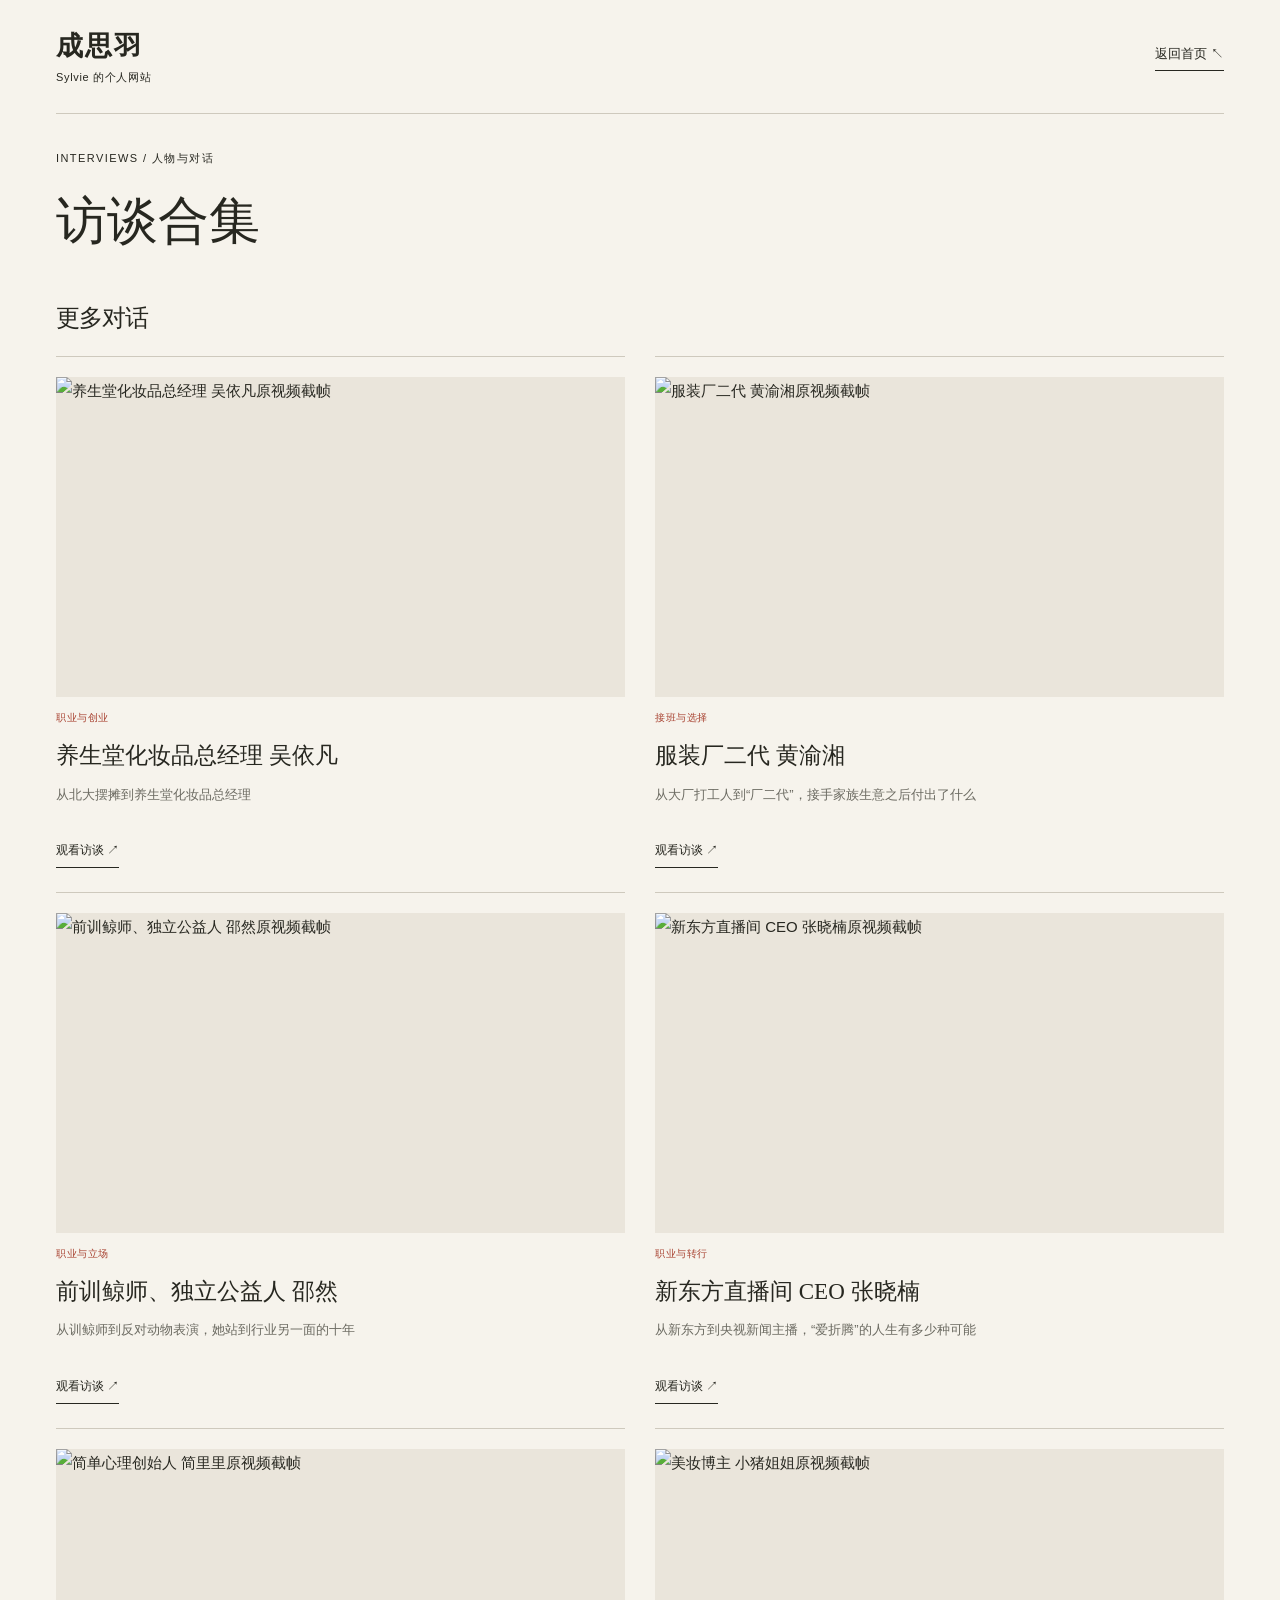
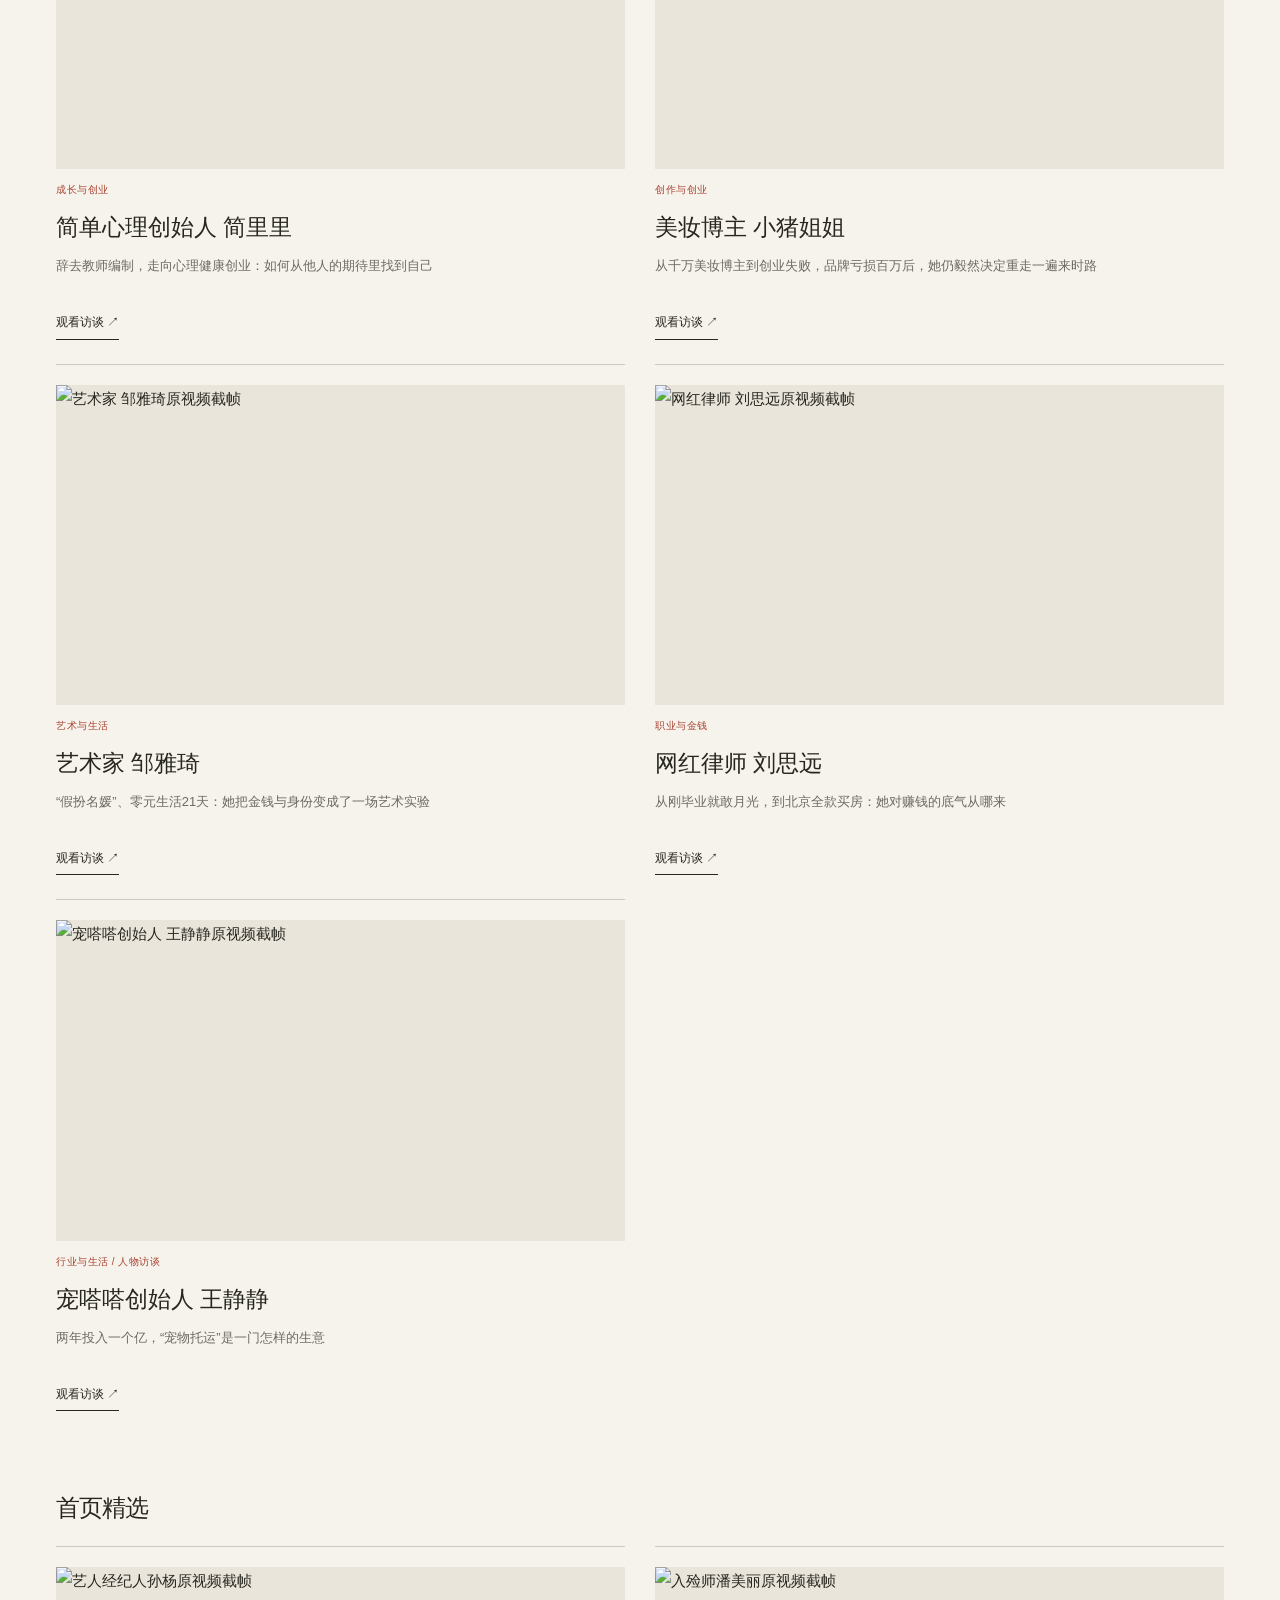
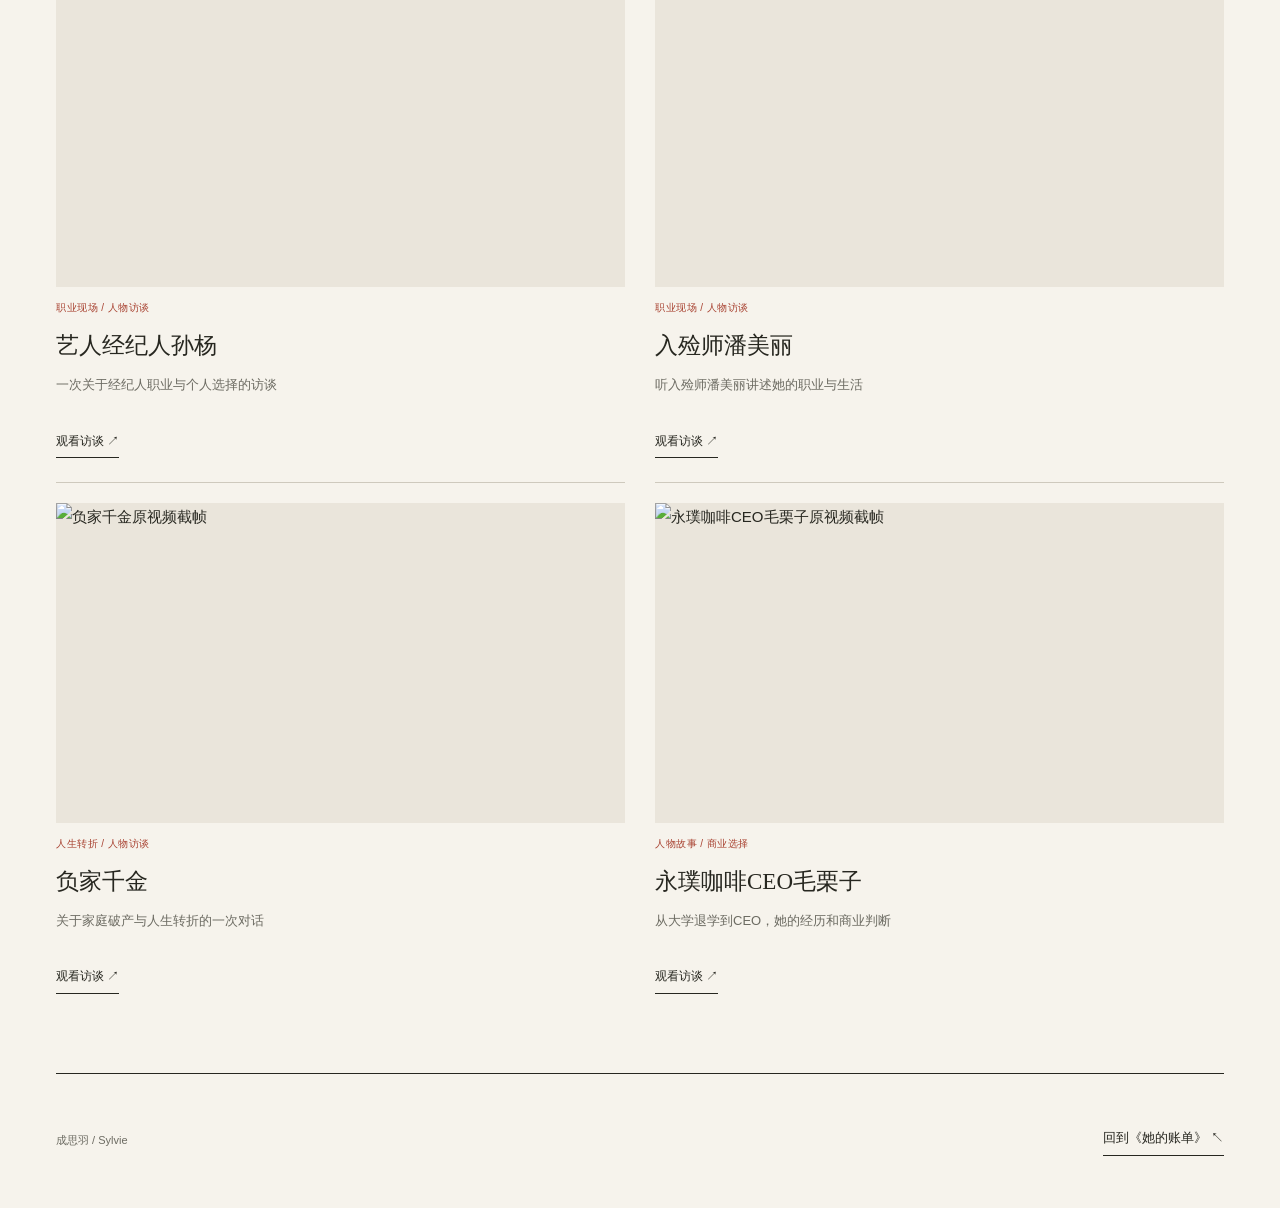
==== interviews.html @ f3471755 "发布成思羽 Sylvie 个人网站" ====
<!doctype html>
<html lang="zh-CN"><head><meta charset="utf-8"><meta name="viewport" content="width=device-width,initial-scale=1"><title>访谈合集 · 成思羽 Sylvie</title><meta name="description" content="成思羽的人物访谈作品合集。"><link rel="icon" href="assets/favicon.svg" type="image/svg+xml"><link rel="stylesheet" href="styles.css"><script src="content.js" defer></script><script src="interviews.js" defer></script></head><body>
<a class="skip-link" href="#archive-main">跳至正文</a>
<header class="archive-header wrap"><a class="brand" href="index.html">成思羽<span>Sylvie 的个人网站</span></a><a class="text-link" href="index.html#bill">返回首页 ↖</a></header>
<main id="archive-main" class="wrap"><div class="archive-intro"><p class="eyebrow">INTERVIEWS / 人物与对话</p><h1>访谈合集</h1></div><div id="archive-list" class="archive-collection" aria-label="访谈作品"></div></main>
<footer class="wrap"><p>成思羽 / Sylvie</p><a class="text-link" href="index.html#bill">回到《她的账单》 ↖</a></footer></body></html>
---- styles.css ----
:root{--paper:#f6f3ec;--ink:#272720;--muted:#6c6b62;--red:#a84231;--line:#cec9bd;--serif:'Songti SC','Noto Serif CJK SC','STSong',serif;--sans:'PingFang SC','Hiragino Sans GB',sans-serif}*{box-sizing:border-box}html{scroll-behavior:smooth;scroll-padding-top:35px}body{margin:0;background:var(--paper);color:var(--ink);font-family:var(--sans);font-size:15px;line-height:1.8;-webkit-font-smoothing:antialiased}a{color:inherit;text-decoration:none}a,button{-webkit-tap-highlight-color:transparent}a:focus-visible,button:focus-visible{outline:2px solid var(--red);outline-offset:6px}img{display:block;width:100%;height:100%;object-fit:cover}figure,p,h1,h2,h3,h4{margin:0}button{font:inherit;color:inherit}.wrap{width:min(1224px,calc(100% - 112px));margin-inline:auto}.masthead{display:flex;align-items:center;justify-content:space-between;min-height:114px;border-bottom:1px solid var(--ink)}.brand{font-family:var(--serif);font-size:27px;font-weight:700;line-height:1.4;letter-spacing:.08em}.brand span{display:block;font:10px var(--sans);letter-spacing:.2em;margin-top:4px}nav{display:flex;gap:38px;font-size:13px}nav a{position:relative}nav a:after{content:'';position:absolute;bottom:-5px;left:0;width:0;height:1px;background:var(--red);transition:width .2s}nav a:hover:after{width:100%}.menu-toggle{display:none}.hero{display:grid;grid-template-columns:1.12fr 1fr;gap:8%;padding-top:58px;padding-bottom:62px;align-items:center}.eyebrow{font-size:11px;letter-spacing:.13em;line-height:1.6;font-weight:500}.dot{display:inline-block;height:7px;width:7px;border-radius:50%;background:var(--red);margin-right:9px}.hero h1{font:500 clamp(55px,6vw,88px)/1.3 var(--serif);letter-spacing:-.055em;margin:29px 0 22px}.accent{color:var(--red)}.intro{font-size:16px;color:var(--muted);line-height:1.95}.text-link{display:inline-flex;gap:28px;align-items:center;font-size:13px;line-height:1.8;border-bottom:1px solid currentColor;padding-bottom:5px;transition:color .2s}.text-link:hover{color:var(--red)}.hero .text-link{margin-top:28px}.hero-stats{display:flex;gap:45px;margin-top:45px;padding-top:21px;border-top:1px solid var(--line)}.hero-stats strong{font:40px/1.2 Georgia,serif;letter-spacing:-.055em}.hero-stats strong span{font-size:25px}.hero-stats p{font-size:10px;color:var(--muted);margin-top:8px}.hero-image{position:relative;align-self:stretch}.hero-image img{aspect-ratio:4/5;height:auto;max-height:625px;object-position:50% 38%}.hero-image figcaption{display:flex;justify-content:space-between;font-size:9px;letter-spacing:.07em;margin-top:11px;color:var(--muted)}.running-line{border-top:1px solid var(--ink);border-bottom:1px solid var(--line);padding-block:14px;display:flex;justify-content:space-between;font-size:10px;letter-spacing:.09em}.running-line span:last-child{font-size:9px}.section{padding-top:77px;padding-bottom:74px}.section-heading{display:flex;justify-content:space-between;align-items:baseline;margin-bottom:38px;gap:20px}.section-heading>span{color:var(--muted);font-size:11px}.section-heading .eyebrow{color:var(--red)}h2{font:500 clamp(35px,3.6vw,51px)/1.4 var(--serif);letter-spacing:-.04em}.bill-grid{display:grid;grid-template-columns:.9fr 1.5fr;gap:9%;align-items:center}.small-label{font-size:10px;color:var(--muted);letter-spacing:.06em}.bill-copy h2{font-size:53px;margin:12px 0 22px}.lead{font:25px/1.7 var(--serif);margin-bottom:17px}.bill-copy>p:not(.small-label):not(.lead){color:var(--muted);font-size:13px;max-width:290px}.bill-copy .responsibility{margin-top:20px;font-size:10px!important;line-height:1.9}.bill-copy .text-link{margin-top:24px}.bill-image img{height:auto;aspect-ratio:1.4;object-position:50% 50%}figcaption{font-size:10px;color:var(--muted);margin-top:10px}.bill-stats{display:grid;grid-template-columns:repeat(4,1fr);margin-top:39px;border-block:1px solid var(--line);padding-block:25px}.bill-stats>div{padding-left:27px;border-left:1px solid var(--line)}.bill-stats>div:first-child{padding-left:0;border:0}.bill-stats strong{display:block;font:35px/1.4 Georgia,var(--serif);letter-spacing:-.03em}.bill-stats span{font-size:11px;color:var(--muted)}.data-note{font-size:10px;color:var(--muted);margin-top:13px}.section+#selected{border-top:1px solid var(--line)}.interview-list{margin-top:38px;border-top:1px solid var(--ink)}.interview-row{display:grid;grid-template-columns:40px 1fr 1.25fr auto;align-items:center;gap:25px;border-bottom:1px solid var(--line);padding:31px 0}.work-index{font:italic 19px Georgia,serif;color:var(--red)}.work-head h3{font:25px/1.6 var(--serif);margin-top:8px}.work-copy h4{font-size:14px;font-weight:500;margin-bottom:6px}.work-copy p{font-size:12px;color:var(--muted)}.link-pending{font-size:11px;color:var(--muted);white-space:nowrap;display:inline-block;line-height:1.8}.business{background:#e9e5da;border-block:1px solid var(--line)}.business-grid{display:grid;grid-template-columns:1.2fr 1fr;gap:14%;align-items:center}.business .eyebrow{color:var(--red);margin-bottom:40px}.business-category{font-size:12px;margin-bottom:14px}.business-detail{border-left:1px solid #c1bbae;padding-left:45px}.coffee-mark{font:56px/1.1 var(--serif);color:var(--red);margin-bottom:24px;position:relative;display:inline-block}.coffee-mark span{font:9px var(--sans);letter-spacing:.13em;writing-mode:vertical-rl;position:absolute;left:76px;top:1px;height:114px;white-space:nowrap}.business-detail p{font-size:13px;color:var(--muted);margin-bottom:24px}.title-row{display:flex;justify-content:space-between;align-items:end;gap:25px}.title-row>p{font-size:12px;color:var(--muted)}.short-grid{display:grid;grid-template-columns:1fr 1fr;gap:26px;margin-top:35px}.short-card{padding:28px 33px 30px;background:#e9e3d6;border-top:3px solid var(--red)}.short-1{background:#e4e5dd;border-color:#575c4b}.short-top{display:flex;justify-content:space-between;font-size:10px;color:var(--muted);margin-bottom:40px}.short-top span:last-child{font:italic 18px Georgia,serif}.short-card h3{font:38px/1.5 var(--serif);letter-spacing:-.04em}.short-subtitle{font-size:15px;margin-top:3px}.short-metrics{display:flex;gap:35px;margin-top:36px;padding-top:20px;border-top:1px solid #c6beae;margin-bottom:25px}.short-metrics strong{display:block;font:25px Georgia,serif}.short-metrics span{display:block;font-size:10px;margin-top:6px;color:var(--muted)}#experience{border-block:1px solid var(--line)}.experience-grid{display:grid;grid-template-columns:1fr 1fr;gap:14%}.experience-photo{width:70%;margin-top:33px}.experience-photo img{height:auto;aspect-ratio:4/3;object-position:center 58%}.timeline article{padding-block:23px;border-bottom:1px solid var(--line)}.timeline article:first-child{padding-top:0}.timeline article:last-child{border-bottom:0}.timeline time{font:11px Georgia,serif;color:var(--red);letter-spacing:.06em}.timeline h3{font-size:16px;font-weight:500;margin:9px 0 3px}.timeline p{font-size:12px;color:var(--muted);line-height:1.9}.timeline p+p{margin-top:9px}.about-grid{display:grid;grid-template-columns:1fr .9fr;gap:18%;align-items:center}.about-grid h2{margin-bottom:30px}.about-grid p{font-size:14px;line-height:1.9;color:var(--muted);margin-bottom:17px;max-width:360px}.signature{display:block;font:italic 36px/1.5 Georgia,serif;margin-top:28px}.life-photo{transform:rotate(2deg);background:#ede8de;padding:10px 10px 12px}.life-photo img{height:auto;aspect-ratio:1/1;object-position:center 45%}.life-photo figcaption{font-size:10px;padding-left:5px}footer{border-top:1px solid var(--ink);min-height:135px;display:flex;justify-content:space-between;align-items:center;gap:20px}footer p{font-size:11px;color:var(--muted)}footer .brand{font-size:22px}.skip{position:fixed;left:20px;top:-100px;background:var(--ink);color:white;padding:10px 20px;z-index:50}.skip:focus{top:12px}@media(min-width:1500px){.hero{gap:12%}}@media(max-width:1000px){.wrap{width:calc(100% - 64px)}nav{gap:23px}.hero{gap:6%;grid-template-columns:1.05fr 1fr}.hero h1{font-size:62px}.hero-stats{gap:25px}.hero-stats strong{font-size:32px}.hero-stats p{font-size:9px}.intro{font-size:14px}.hero-image{align-self:center}.bill-grid{gap:6%;grid-template-columns:1fr 1.3fr}.bill-copy h2{font-size:43px}.bill-copy .lead{font-size:23px}.interview-row{grid-template-columns:25px 1fr 1fr;gap:18px}.interview-row>.link-pending,.interview-row>.text-link{grid-column:3}.business-grid{gap:8%}.business-detail{padding-left:30px}.short-card{padding:25px}.short-metrics{gap:25px}.experience-grid{gap:8%}.about-grid{gap:12%}}
@media(max-width:640px){html{scroll-padding-top:20px}.wrap{width:calc(100% - 40px)}.masthead{min-height:88px;position:relative;flex-wrap:wrap}.brand{font-size:24px}.brand span{font-size:8px}.menu-toggle{display:flex;align-items:center;gap:12px;background:none;border:0;padding:10px 0 10px 14px;font-size:12px;cursor:pointer}.menu-toggle span{font-size:20px}.menu-toggle[aria-expanded=true] span{transform:rotate(45deg)}nav{display:none;width:100%;padding:20px 0;gap:0;flex-direction:column}nav.is-open{display:flex}nav a{padding:10px 0}nav a:after{display:none}.hero{grid-template-columns:1fr;gap:32px;padding-top:34px;padding-bottom:32px}.hero .eyebrow{font-size:10px}.hero h1{font-size:clamp(49px,13vw,68px);margin:21px 0 18px;line-height:1.25}.intro{font-size:14px;line-height:1.85}.hero .text-link{margin-top:23px}.hero-stats{margin-top:29px;padding-top:19px;gap:33px}.hero-stats strong{font-size:35px}.hero-stats p{font-size:10px}.hero-image{width:100%}.hero-image img{aspect-ratio:5/6;max-height:520px;object-position:50% 33%}.hero-image figcaption{font-size:8px}.running-line{font-size:10px;gap:20px}.running-line span:last-child{display:none}.section{padding-top:46px;padding-bottom:44px}.section-heading{margin-bottom:26px;align-items:start;gap:15px}.section-heading .eyebrow{font-size:9px;flex-shrink:0}.section-heading>span{font-size:9px;max-width:140px;text-align:right;line-height:1.6}h2{font-size:35px;line-height:1.4}.bill-grid{grid-template-columns:1fr;gap:27px}.bill-copy h2{font-size:45px;margin:8px 0 14px}.bill-copy .lead{font-size:23px;margin-bottom:12px}.bill-copy>p:not(.small-label):not(.lead){max-width:100%}.bill-copy .responsibility{margin-top:14px}.bill-copy .text-link{margin-top:16px}.bill-image img{aspect-ratio:4/3}.bill-stats{grid-template-columns:1fr 1fr;row-gap:24px;margin-top:24px;padding-block:22px}.bill-stats>div{padding-left:20px}.bill-stats>div:nth-child(3){padding-left:0;border-left:0}.bill-stats strong{font-size:29px}.bill-stats span{font-size:10px}.data-note{font-size:9px;line-height:1.8}.interview-list{margin-top:25px}.interview-row{grid-template-columns:25px 1fr;gap:10px 17px;padding:23px 0}.work-index{align-self:start;margin-top:1px}.work-head h3{font-size:25px;margin-top:4px}.work-copy{grid-column:2}.work-copy h4{font-size:13px;margin-bottom:4px}.work-copy p{font-size:12px}.interview-row>.link-pending,.interview-row>.text-link{grid-column:2;margin-top:5px;justify-self:start}.small-label{font-size:9px}.business-grid{grid-template-columns:1fr;gap:30px}.business .eyebrow{margin-bottom:24px}.business h2{font-size:34px}.business-category{font-size:11px}.business-detail{padding-left:23px;display:grid;grid-template-columns:75px 1fr;gap:12px 25px}.coffee-mark{font-size:40px;margin:0;grid-row:1/3}.coffee-mark span{left:50px;height:84px;font-size:7px}.business-detail p{font-size:12px;margin:0}.title-row{display:block}.title-row>p{margin-top:18px;font-size:12px}.short-grid{grid-template-columns:1fr;gap:20px;margin-top:25px}.short-card{padding:23px 25px}.short-top{margin-bottom:24px}.short-card h3{font-size:34px}.short-subtitle{font-size:14px}.short-metrics{margin-top:25px;gap:30px}.short-metrics strong{font-size:26px}.experience-grid{grid-template-columns:1fr;gap:35px}.experience-photo{width:78%;margin-top:24px}.timeline h3{font-size:15px}.timeline article{padding-block:21px}.about-grid{grid-template-columns:1fr;gap:30px}.about-grid h2{margin-bottom:23px}.about-grid p{font-size:13px}.signature{font-size:32px;margin-top:20px}.life-photo{width:87%;justify-self:center;transform:rotate(2deg);margin:5px 0 10px}footer{min-height:135px;flex-wrap:wrap;padding-block:26px;gap:20px}footer .brand{font-size:21px}footer p{font-size:9px}footer .text-link{font-size:11px}footer p{order:3;flex-basis:100%}}@media(prefers-reduced-motion:reduce){html{scroll-behavior:auto}*{transition:none!important}}
/* Keep the statistics readable even on compact 320px screens. */
.short-card{min-width:0}.short-metrics>div{min-width:0}
@media(max-width:360px){.short-card{padding:20px}.short-metrics{gap:15px;justify-content:space-between}.short-metrics strong{font-size:22px}.short-top{font-size:9px}.hero-stats{gap:25px}.hero-stats strong{font-size:31px}.section-heading{gap:10px}.section-heading>span{max-width:100px}}
/* Revision 2: introduce Sylvie first; let the work speak below. */
.hero h1{font-size:clamp(56px,6vw,88px)}.hero-note{font-size:12px;color:var(--muted);margin-top:40px;padding-top:20px;border-top:1px solid var(--line)}
.bill-copy h2{font-size:48px;margin:0 0 23px}.bill-copy .bill-description{font-size:15px!important;max-width:340px!important;line-height:2}.bill-copy .responsibility{font-size:12px!important;margin-top:20px}.bill-highlights{display:flex;gap:50px;border-top:1px solid var(--line);margin-top:30px;padding-top:22px;font-size:12px;color:var(--muted)}.bill-highlights b{font:28px Georgia,serif;color:var(--ink);margin-right:10px}
.interview-list{display:grid;grid-template-columns:repeat(2,minmax(0,1fr));gap:40px 30px;border-top:0}.interview-card{min-width:0}.cover-link{display:block}.work-cover{aspect-ratio:4/3;background:#e9e4d9;overflow:hidden}.work-cover img{object-fit:contain;transition:transform .35s}.cover-link:hover .work-cover img{transform:scale(1.025)}.cover-pending{background:transparent;border:1px solid var(--line);display:grid;place-items:center}.cover-hint{font-size:12px;letter-spacing:.08em;color:var(--muted)}.work-info{padding-top:17px}.work-info h3{font:28px/1.5 var(--serif);margin:5px 0 9px}.work-description{font-size:13px;color:var(--muted);margin-bottom:19px}.work-info .text-link{font-size:12px}.short-card{padding:0;background:none;border:0}.short-card .work-cover{aspect-ratio:16/10}.short-info{padding:20px 0}.short-info h3{font-size:30px;margin-top:8px}.short-subtitle{font-size:14px}.metric-line{color:var(--red);font-size:13px;margin:20px 0 13px}.short-grid{gap:30px}
.backstory-grid{display:grid;grid-template-columns:.85fr 1fr;gap:13%;align-items:center}.backstory-grid figure img{height:auto;aspect-ratio:4/5;object-position:50% 50%}.backstory-copy h2{margin-bottom:28px}.backstory-copy p{color:var(--muted);font-size:15px;line-height:2.1;margin-top:18px;max-width:440px}
.album{min-width:0}.album-frame{padding:11px;background:#eae5da;transform:rotate(1.5deg)}.album-frame>img{height:auto;aspect-ratio:1/1;object-fit:cover;object-position:center}.album-frame figcaption{padding:4px 4px 0;font-size:11px}.album-controls{display:flex;justify-content:space-between;align-items:center;margin-top:23px;font:12px Georgia,serif;letter-spacing:.08em}.album-controls button{background:none;border:1px solid var(--line);border-radius:50%;height:38px;width:38px;cursor:pointer}.album-controls button:hover{border-color:var(--red);color:var(--red)}.album-thumbnails{display:flex;gap:10px;margin-top:17px}.album-thumb{width:55px;height:55px;padding:3px;border:1px solid transparent;background:none;cursor:pointer}.album-thumb img{object-fit:cover}.album-thumb[aria-pressed=true]{border-color:var(--red)}
@media(max-width:640px){.hero h1{font-size:clamp(49px,13vw,68px)}.hero-note{margin-top:27px;font-size:11px}.bill-copy h2{font-size:40px;margin-bottom:16px}.bill-copy .bill-description{font-size:14px!important}.bill-highlights{gap:18px;flex-wrap:wrap;margin-top:24px;padding-top:18px}.bill-highlights>span{font-size:10px}.bill-highlights b{font-size:23px;margin-right:5px}.interview-list{gap:28px 15px}.work-cover{aspect-ratio:3/4}.work-info h3{font-size:21px;line-height:1.5}.work-info .small-label{font-size:8px}.work-description{font-size:11px;line-height:1.8;margin-bottom:13px}.cover-hint{font-size:10px;letter-spacing:0}.work-info .text-link{font-size:11px}.short-grid{gap:20px}.short-card .work-cover{aspect-ratio:16/10}.short-info{padding:16px 0 4px}.short-info h3{font-size:30px}.backstory-grid{grid-template-columns:1fr;gap:27px}.backstory-grid>figure{width:82%}.backstory-grid figure img{aspect-ratio:4/3}.backstory-copy p{font-size:13px;line-height:2}.backstory-copy h2{margin-bottom:20px}.album{width:94%;justify-self:center}.about-grid{gap:28px}}
/* Revision 3: an editorial spread, with a lead photograph and compact film index. */
.featured-project .section-heading{margin-bottom:18px}.project-jump{font-size:12px;color:var(--red);display:flex;align-items:center;gap:12px}.project-jump span{font-size:19px}.project-intro{margin-bottom:27px}.project-intro h2{font:600 clamp(25px,2.45vw,35px)/1.5 var(--serif);letter-spacing:-.025em}.project-dash{color:var(--muted);margin:0 5px}.project-intro>p{font-size:13px;line-height:1.9;color:var(--muted);margin-top:9px;max-width:730px}.project-spread{display:grid;grid-template-columns:1.2fr 1fr;gap:30px;align-items:stretch}.project-photo{min-width:0;overflow:hidden}.project-photo img{height:100%;min-height:440px;object-fit:cover;object-position:40% 50%}.project-spread .interview-list{display:block;margin:0;min-width:0}.project-spread #interview-list{display:flex;flex-direction:column;gap:15px;height:100%}.project-spread .interview-card{display:grid;grid-template-columns:minmax(130px,.9fr) minmax(0,1fr);gap:17px;align-items:center;flex:1;min-width:0}.project-spread .work-cover{aspect-ratio:16/9;width:100%;background:#ede9df}.project-spread .work-cover img{object-fit:contain}.project-spread .work-info{padding:0}.project-spread .work-info h3{font-size:19px;line-height:1.4;margin:0 0 6px}.project-spread .work-description{font-size:11px;line-height:1.7;margin-bottom:8px}.project-spread .work-info .text-link{font-size:10px;padding-bottom:1px}.project-spread .cover-hint{font-size:10px;letter-spacing:.02em}.bill-highlights{display:grid;grid-template-columns:.8fr 1.7fr .7fr;gap:24px;padding-top:24px;margin-top:27px}.bill-highlights>div{display:flex;align-items:center;gap:12px;min-width:0}.bill-highlights b{font-size:31px;flex-shrink:0;margin:0}.bill-highlights span{font-size:11px;line-height:1.7}.short-grid{max-width:800px;gap:40px;margin-inline:auto}.short-card .work-cover{aspect-ratio:9/16}.short-card .work-cover img{object-fit:contain}.short-info h3{font-size:27px}.backstory-copy h2{font-size:clamp(31px,3.4vw,46px)}.backstory-copy p{font-size:14px;line-height:2}.backstory-copy .backstory-closing{font:22px/1.7 var(--serif);color:var(--red);margin-top:26px}
@media(min-width:1100px){.project-spread{grid-template-columns:1.25fr 1fr;gap:26px}.project-spread .interview-card{grid-template-columns:minmax(160px,1fr) minmax(0,1fr)}}
@media(max-width:900px){.project-spread{gap:21px;grid-template-columns:1fr 1fr}.project-spread .interview-card{grid-template-columns:minmax(100px,.85fr) minmax(0,1fr);gap:12px}.project-spread .work-info h3{font-size:17px}.project-spread .work-description{font-size:10px}.project-photo img{min-height:420px}.bill-highlights{gap:15px}.bill-highlights>div{display:block}.bill-highlights span{display:block;margin-top:6px}}
@media(max-width:640px){.project-intro h2{font-size:25px}.project-theme{display:block;font-size:22px;margin-top:4px}.project-dash{display:none}.project-intro>p{font-size:12px;margin-top:12px}.project-spread{grid-template-columns:1fr;gap:24px}.project-photo img{height:auto;min-height:0;aspect-ratio:16/10;object-position:50% 45%}.project-spread #interview-list{gap:18px}.project-spread .interview-card{grid-template-columns:minmax(110px,.95fr) minmax(0,1.05fr);gap:14px}.project-spread .work-info h3{font-size:19px}.project-spread .work-description{font-size:11px;margin-bottom:5px}.project-spread .work-info .text-link{font-size:10px}.project-spread .cover-hint{font-size:9px}.bill-highlights{grid-template-columns:.8fr 1.4fr .7fr;gap:15px;padding-top:20px}.bill-highlights b{font-size:24px}.bill-highlights span{font-size:9px}.short-grid{grid-template-columns:minmax(0,1fr) minmax(0,1fr);gap:17px}.short-info h3{font-size:23px}.short-subtitle{font-size:12px;line-height:1.7}.short-info .small-label{font-size:8px}.metric-line{font-size:12px;margin:14px 0 10px}.short-info .text-link{font-size:11px}.short-card .cover-hint{font-size:10px}.backstory-copy .backstory-closing{font-size:20px}.backstory-copy p{font-size:13px}}
@media(max-width:360px){.project-spread .interview-card{gap:10px;grid-template-columns:110px minmax(0,1fr)}.project-spread .work-info h3{font-size:17px}.project-spread .work-description{font-size:10px}.bill-highlights{gap:10px}.bill-highlights b{font-size:21px}.short-info h3{font-size:21px}}
/* Revision 4: quieter short-video display and the earlier anchor photographs. */
.short-grid{max-width:600px;gap:36px}.short-info h3{font-size:25px}.backstory-grid{grid-template-columns:1fr 1.12fr;gap:9%;align-items:center}.backstory-photos{position:relative;padding-bottom:70px}.backstory-photos .anchor-main{width:100%}.backstory-photos .anchor-main img{aspect-ratio:16/9;object-fit:contain;height:auto}.backstory-photos .anchor-small{width:34%;margin:22px 0 0 auto;border:7px solid var(--paper);position:relative}.backstory-photos .anchor-small img{aspect-ratio:2/3;height:auto;object-fit:contain}.backstory-copy p{line-height:2.05}.bill-highlights{grid-template-columns:.8fr 1.5fr 1fr}.bill-highlights>div:last-child b{font-family:var(--serif);font-size:28px}.album-thumbnails{flex-wrap:wrap}.album-frame>img{object-fit:contain;background:#eae5da}
@media(max-width:900px){.backstory-grid{gap:6%}.backstory-copy p{font-size:13px}.bill-highlights>div:last-child b{font-size:25px}}
@media(max-width:640px){.short-grid{max-width:440px;gap:20px}.short-info h3{font-size:23px}.backstory-grid{grid-template-columns:1fr;gap:30px}.backstory-photos{padding-bottom:0}.backstory-photos .anchor-small{width:26%;margin-top:12px}.backstory-copy p{font-size:13px}.bill-highlights{grid-template-columns:.8fr 1.4fr 1fr}.bill-highlights>div:last-child b{font-size:21px}.album-thumb{width:46px;height:46px}}
@media(max-width:360px){.short-grid{gap:16px}.short-info h3{font-size:21px}.bill-highlights>div:last-child b{font-size:18px}}
/* Revision 5: balanced figures, compact phone covers, and a three-photo story. */
.hero h1{font-size:clamp(48px,5.4vw,74px);line-height:1.4}.hero-name{font-size:.63em;letter-spacing:-.04em;white-space:nowrap}.hero-name em{font-family:Georgia,serif;font-weight:400;font-size:.84em;letter-spacing:-.04em}.hero h1 .accent{letter-spacing:-.04em}.project-photo img{object-fit:cover;object-position:50% 50%}.bill-highlights{grid-template-columns:repeat(3,minmax(0,1fr));gap:0;align-items:start}.bill-highlights>div{display:flex;flex-direction:column;align-items:flex-start;gap:9px;padding:0 28px;border-left:1px solid var(--line)}.bill-highlights>div:first-child{border-left:0;padding-left:0}.bill-highlights>div:last-child{padding-right:0}.bill-highlights b{font-size:36px;line-height:1.35}.bill-highlights>div:last-child b{font-size:31px;line-height:1.56}.bill-highlights span{font-size:12px;line-height:1.8;margin:0}.short-grid{max-width:580px;gap:60px}.short-card>.cover-link{border:7px solid #24241f;border-radius:31px;position:relative;overflow:hidden;box-shadow:0 9px 19px #27272018}.short-card>.cover-link:before{content:'';position:absolute;z-index:1;top:8px;left:50%;transform:translateX(-50%);width:30%;height:13px;background:#24241f;border-radius:20px}.short-card>.cover-link:after{content:'';position:absolute;bottom:6px;left:36%;width:28%;height:3px;border-radius:10px;background:#fff9}.short-card .work-cover{border-radius:24px;overflow:hidden}.short-card .work-cover img{object-fit:cover}.cover-edit-note{font-size:9px;color:var(--muted);margin-top:11px}.short-info{padding-top:20px}.story-mosaic{display:grid;grid-template-columns:1fr 1fr;gap:16px;padding:0;align-self:center}.story-mosaic figure{min-width:0;margin:0;width:100%}.story-mosaic .story-graduation img,.story-mosaic .story-qipao img{height:auto;aspect-ratio:3/4;object-fit:cover;object-position:50% 35%}.story-anchor{grid-column:1/-1}.story-mosaic .story-anchor img{height:auto;aspect-ratio:16/9;object-fit:contain}.story-mosaic figcaption{font-size:10px}.backstory-grid{gap:7%;grid-template-columns:1fr 1.12fr}.backstory-copy h2{font-size:40px}.backstory-copy p{font-size:14px;line-height:2}
@media(max-width:900px){.bill-highlights>div{padding-inline:18px}.bill-highlights b{font-size:31px}.bill-highlights>div:last-child b{font-size:27px}.bill-highlights span{font-size:11px}.story-mosaic{gap:12px}.backstory-copy h2{font-size:34px}.backstory-copy p{font-size:13px}}
@media(max-width:640px){.hero h1{font-size:clamp(46px,12vw,62px)}.hero-name{font-size:.65em}.bill-highlights>div{padding-inline:12px;gap:7px}.bill-highlights b{font-size:25px}.bill-highlights>div:last-child b{font-size:21px}.bill-highlights span{font-size:9px;line-height:1.7}.short-grid{gap:25px;max-width:400px}.short-card>.cover-link{border-width:5px;border-radius:23px}.short-card .work-cover{border-radius:17px}.short-card>.cover-link:before{top:6px;height:9px}.short-info h3{font-size:22px}.short-subtitle{font-size:11px}.metric-line{font-size:11px;line-height:1.9}.backstory-grid{grid-template-columns:1fr;gap:30px}.story-mosaic{gap:13px}.backstory-copy h2{font-size:34px}.backstory-copy p{font-size:13px}}
@media(max-width:360px){.hero-name{font-size:.63em}.bill-highlights>div{padding-inline:9px}.bill-highlights b{font-size:22px}.bill-highlights>div:last-child b{font-size:18px}.short-grid{gap:18px}.short-info h3{font-size:20px}}
/* Revision 6: personal introduction, real cover typography and a private-life album. */
.brand span{letter-spacing:.06em;font-size:11px;font-weight:400}.hero h1{font-size:clamp(49px,5.8vw,80px);line-height:1.35}.hero h1 .accent{white-space:nowrap}.hero .intro{font-size:16px;line-height:2}.short-card .work-cover{position:relative;background:#121110}.short-card#only-daughter .work-cover img{object-fit:contain}.short-card#return .work-cover img{object-fit:cover;object-position:50% 20%}.video-cover-title{white-space:pre-line;position:absolute;left:0;right:0;bottom:55px;padding:45px 17px 25px;background:linear-gradient(transparent,#171410e6);color:#fff;font:600 25px/1.55 var(--serif);letter-spacing:-.035em}.video-social{position:absolute;left:15px;right:12px;bottom:18px;display:flex;justify-content:space-between;gap:10px;color:white;font-size:9px}.video-play{position:absolute;top:47%;left:50%;transform:translate(-50%,-50%);color:#fff;background:#19171470;border:1px solid #ffffffb0;border-radius:50%;width:45px;height:45px;display:grid;place-items:center;font-size:18px;padding-left:3px}.short-card#only-daughter .video-play{top:auto;bottom:10px;left:30px;width:28px;height:28px;font-size:12px}.story-mosaic .story-anchor img{aspect-ratio:16/10;object-fit:cover;object-position:50% 38%}.backstory-pending .eyebrow{color:var(--red);margin-bottom:15px}.backstory-pending>p:last-child{font-size:13px;color:var(--muted)}#shorts-title{font-size:clamp(28px,3.1vw,43px)}
@media(max-width:640px){.brand span{font-size:9px}.hero h1{font-size:clamp(42px,11.5vw,60px)}.hero .intro{font-size:14px}.video-cover-title{font-size:17px;padding:30px 10px 18px;bottom:45px}.video-social{font-size:7px;left:8px;right:8px;bottom:15px;gap:4px}.video-play{width:34px;height:34px;font-size:14px}.short-card#only-daughter .video-play{bottom:8px;left:23px;width:23px;height:23px;font-size:10px}#shorts-title{font-size:27px}}
.project-spread #yongpu .work-cover img{transform:scale(1.35);transform-origin:65% 35%}.project-spread #yongpu .cover-link:hover .work-cover img{transform:scale(1.38)}
/* Revision 7: five photographs and a small reading/viewing shelf. */
.story-mosaic{grid-template-columns:repeat(2,minmax(0,1fr));gap:14px}.story-mosaic .story-gate img,.story-mosaic .story-presenter img{height:auto;aspect-ratio:3/4;object-fit:cover;object-position:50% 32%}.story-mosaic .story-anchor img{aspect-ratio:16/9;object-position:50% 36%}.backstory-grid{align-items:start}.backstory-pending{padding-top:50px}.shelf-section{border-top:1px solid var(--line);border-bottom:1px solid var(--line)}.shelf-heading{display:flex;justify-content:space-between;align-items:end;gap:25px}.shelf-heading>p{font-size:12px;line-height:1.9;color:var(--muted)}.shelf-filters{display:flex;gap:10px;margin:30px 0 25px;flex-wrap:wrap}.shelf-filters button{border:1px solid var(--line);border-radius:0;background:none;font-size:12px;padding:7px 18px;cursor:pointer}.shelf-filters button[aria-pressed=true]{background:var(--ink);border-color:var(--ink);color:var(--paper)}.shelf-filters button:hover{border-color:var(--red)}.shelf-grid{display:grid;grid-template-columns:repeat(3,minmax(0,1fr));gap:27px}.shelf-card{min-width:0}.shelf-art{aspect-ratio:4/3;background:#e8e2d5;display:grid;place-items:center;position:relative;overflow:hidden}.shelf-art:before{content:'';width:37%;height:67%;border:1px solid #bcb29d;box-shadow:5px 4px 0 #d7cebb;position:absolute}.shelf-film .shelf-art{background:#dde0d7}.shelf-film .shelf-art:before{width:58%;height:44%;box-shadow:none;border-color:#b0b7a5}.shelf-documentary .shelf-art{background:#e5dcd5}.shelf-documentary .shelf-art:before{border-radius:50%;width:32%;height:auto;aspect-ratio:1;box-shadow:none;border-color:#c2b1a4}.shelf-category{z-index:1;background:var(--paper);padding:2px 8px;font-size:11px;color:var(--muted)}.shelf-art>img{z-index:2;object-fit:contain}.shelf-info{padding-top:18px}.shelf-info h3{font:22px/1.5 var(--serif);margin:4px 0 8px}.shelf-info>p{font-size:12px;color:var(--muted);line-height:1.9}.shelf-info .text-link{margin-top:15px;font-size:11px}.shelf-empty .shelf-info h3{font-size:18px;color:var(--muted)}
@media(max-width:640px){.story-mosaic{gap:12px}.backstory-pending{padding-top:0}.shelf-heading{display:block}.shelf-heading>p{margin-top:14px}.shelf-filters{gap:8px;margin-top:23px}.shelf-filters button{padding:6px 13px;font-size:11px}.shelf-grid{grid-template-columns:repeat(2,minmax(0,1fr));gap:23px 15px}.shelf-info h3{font-size:20px}.shelf-info>p{font-size:11px}.shelf-empty .shelf-info h3{font-size:16px}.shelf-art{aspect-ratio:1/1}}
/* While the personal text is pending, let the five photographs occupy the page. */
#experience .backstory-grid{grid-template-columns:1fr;gap:25px}#experience .backstory-pending{grid-row:1;padding-top:0}#experience .backstory-pending .eyebrow{display:none}#experience .backstory-pending h2{font-size:34px;margin-bottom:8px}#experience .backstory-pending p{margin-top:0}#experience .story-mosaic{grid-template-columns:repeat(5,minmax(0,1fr));gap:15px}#experience .story-anchor{grid-column:auto}#experience .story-mosaic figure img{aspect-ratio:3/4;object-fit:cover;object-position:50% 33%}
@media(max-width:640px){#experience .story-mosaic{grid-template-columns:repeat(2,minmax(0,1fr));gap:13px}#experience .story-anchor{grid-column:1/-1;width:70%;justify-self:center}#experience .story-anchor img{aspect-ratio:4/3}#experience .backstory-pending h2{font-size:30px}}

/* User-supplied stage photograph and short-video counters. */
.project-photo{background:#050509}.project-photo img{object-fit:contain}
#only-daughter .video-social{bottom:22px;left:18px;right:18px;font-size:9px}
.short-card#only-daughter .video-play{top:47%;bottom:auto;left:50%;width:45px;height:45px;font-size:18px}
@media(max-width:640px){.project-photo img{aspect-ratio:3/2}#only-daughter .video-social{font-size:7px;left:8px;right:8px;bottom:15px;gap:4px}.short-card#only-daughter .video-play{top:47%;bottom:auto;left:50%;width:34px;height:34px;font-size:14px}}

/* A photographic journey, ordered by life stage. */
.journey-heading{display:grid;grid-template-columns:1fr 1fr;gap:60px;align-items:end;margin:45px 0 64px}.journey-heading h2{font:500 clamp(35px,4vw,54px)/1.5 var(--serif);letter-spacing:-.04em}.journey-heading>p{font-size:14px;line-height:2;color:var(--muted);max-width:390px;padding-bottom:8px}.journey-chapter{display:grid;grid-template-columns:minmax(200px,.7fr) minmax(0,1.7fr);gap:55px;padding:42px 0;border-top:1px solid var(--line)}.journey-era{font-size:11px;letter-spacing:.08em;color:var(--red);margin-bottom:16px}.journey-copy h3{font:500 27px/1.6 var(--serif);margin-bottom:18px}.journey-copy>p:last-child{font-size:13px;line-height:2.1;color:var(--muted);max-width:310px}.journey-photos{display:grid;grid-template-columns:repeat(2,minmax(0,1fr));gap:21px 16px;align-items:start}.journey-photos figure{margin:0;min-width:0}.journey-photos img{width:100%;height:300px;object-fit:contain;background:#ebe7df}.journey-photos figcaption{font-size:10px;color:var(--muted);line-height:1.7;margin-top:9px}.journey-child .journey-photos img{height:330px}.journey-cqu .journey-photos{grid-template-columns:1fr}.journey-cqu .journey-photos img{height:auto;max-height:450px}.journey-cuc .journey-photos{grid-template-columns:repeat(3,minmax(0,1fr))}.journey-cuc .journey-photos img{height:265px}.journey-work .journey-photos figure:nth-child(-n+2) img{height:500px}.journey-closing{font:500 clamp(21px,2.2vw,30px)/1.8 var(--serif);margin-top:35px;padding:30px 0 0;border-top:1px solid var(--line)}
@media(max-width:900px){.journey-chapter{gap:28px;grid-template-columns:minmax(180px,.7fr) minmax(0,1.4fr)}.journey-cuc .journey-photos{grid-template-columns:repeat(2,minmax(0,1fr))}.journey-photos img,.journey-child .journey-photos img{height:270px}.journey-work .journey-photos figure:nth-child(-n+2) img{height:390px}}
@media(max-width:640px){.journey-heading{grid-template-columns:1fr;gap:20px;margin:28px 0 30px}.journey-heading h2{font-size:36px}.journey-heading>p{font-size:13px}.journey-chapter{grid-template-columns:1fr;gap:25px;padding:30px 0}.journey-copy h3{font-size:25px;margin-bottom:12px}.journey-copy>p:last-child{max-width:none}.journey-era{margin-bottom:10px}.journey-photos{gap:18px 12px}.journey-photos img,.journey-child .journey-photos img,.journey-cuc .journey-photos img{height:220px}.journey-work .journey-photos{grid-template-columns:1fr}.journey-work .journey-photos img,.journey-work .journey-photos figure:nth-child(-n+2) img{height:auto;max-height:650px}.journey-closing{font-size:21px}.journey-photos figcaption{font-size:10px}}

/* Expanded undergraduate photo essay and listening shelf. */
.journey-heading{grid-template-columns:1fr}.journey-cqu .journey-photos{grid-template-columns:repeat(2,minmax(0,1fr));gap:16px}.journey-cqu .journey-photos img{height:285px;max-height:none;object-fit:contain}.journey-cqu .journey-photos figcaption{display:none}.journey-closing{max-width:950px;font-size:clamp(20px,2vw,27px)}.shelf-filters{flex-wrap:wrap}.shelf-podcast .shelf-art{background:#e5e4d9}.shelf-podcast .shelf-art::before{content:'';width:45%;height:45%;border:1px solid #aaa899;border-radius:50%;position:absolute;left:27.5%;top:27.5%}.shelf-podcast .shelf-art::after{content:'';width:18%;height:32%;border:1px solid #aaa899;border-radius:20px;position:absolute;left:41%;top:34%}
@media(max-width:640px){.journey-cqu .journey-photos img{height:210px}.journey-closing{font-size:20px;line-height:1.95}}

/* Compact photographic timeline, with full-size viewing on demand. */
.journey-section{padding-top:55px;padding-bottom:45px}.journey-section .section-heading{margin-bottom:20px}.journey-heading{margin:22px 0 16px}.journey-heading h2{font-size:34px;line-height:1.45}.journey-view-hint{font-size:10px;color:var(--muted);margin-bottom:18px}.journey-chapter{grid-template-columns:minmax(210px,.85fr) minmax(0,1.6fr);gap:32px;padding:23px 0}.journey-era{font-size:10px;margin-bottom:9px}.journey-copy h3{font-size:22px;line-height:1.55;margin-bottom:12px}.journey-copy>p:last-child{font-size:12px;line-height:1.9}.journey-photos{gap:13px 12px}.journey-photo-button{display:block;width:100%;padding:0;border:0;background:none;line-height:0;cursor:zoom-in}.journey-photo-button:focus-visible{outline:2px solid var(--red);outline-offset:3px}.journey-photos img,.journey-child .journey-photos img,.journey-cqu .journey-photos img,.journey-cuc .journey-photos img,.journey-work .journey-photos img,.journey-work .journey-photos figure:nth-child(-n+2) img{height:165px;max-height:none;object-fit:contain}.journey-child .journey-photos{max-width:470px}.journey-cuc .journey-photos,.journey-work .journey-photos{grid-template-columns:repeat(3,minmax(0,1fr))}.journey-work .journey-photos img,.journey-work .journey-photos figure:nth-child(-n+2) img{height:175px}.journey-photos figcaption{font-size:9px;margin-top:6px}.journey-closing{font-size:17px;line-height:1.9;max-width:none;margin-top:14px;padding-top:21px}.journey-closing span{display:block}
.inspiration-toolbar{display:flex;justify-content:space-between;align-items:center;margin:26px 0 16px}.inspiration-toolbar>p{font-size:11px;color:var(--muted);letter-spacing:.06em}.inspiration-toolbar>p span{color:var(--red);margin-left:10px}.inspiration-toolbar button{width:31px;height:31px;border:1px solid var(--line);background:transparent;color:var(--ink);cursor:pointer;margin-left:7px}.inspiration-toolbar button:hover{border-color:var(--red);color:var(--red)}.inspiration-rail{display:grid;grid-auto-flow:column;grid-auto-columns:calc((100% - 100px)/6);gap:20px;overflow-x:auto;scroll-snap-type:x mandatory;padding:6px 2px 18px;scrollbar-width:thin;scrollbar-color:#b5aea2 transparent}.inspiration-card{min-width:0;scroll-snap-align:start}.inspiration-cover{display:grid;place-items:center;width:100%;height:205px;background:#ede8de;border:0;padding:14px;cursor:zoom-in}.inspiration-cover img{width:100%;height:100%;object-fit:contain;filter:drop-shadow(2px 4px 4px #00000018)}.inspiration-person .inspiration-cover img{width:100%;height:auto;aspect-ratio:1;object-fit:contain;border-radius:50%}.inspiration-info{padding-top:13px}.inspiration-info h3{font:17px/1.6 var(--serif);margin-bottom:5px}.inspiration-info p{font-size:10px;line-height:1.7;color:var(--muted)}
.photo-viewer{width:min(1100px,94vw);height:92vh;max-width:94vw;max-height:94vh;background:#171714;color:#f7f4ed;border:1px solid #555348;padding:16px;overflow:hidden}.photo-viewer::backdrop{background:#151510db}.photo-viewer[open]{display:grid;grid-template-rows:auto minmax(0,1fr) auto;gap:12px}.photo-viewer-bar{display:flex;align-items:center;justify-content:space-between;gap:15px;font-size:12px}.photo-viewer button{border:1px solid #6b695d;background:transparent;color:inherit;padding:6px 13px;cursor:pointer}.photo-viewer>img{width:100%;height:100%;min-height:0;object-fit:contain}.photo-viewer-navigation{display:flex;align-items:center;justify-content:center;gap:25px;font-size:11px}
@media(max-width:900px){.journey-chapter{grid-template-columns:minmax(185px,.85fr) minmax(0,1.6fr);gap:24px}.journey-copy h3{font-size:20px}.journey-photos img,.journey-child .journey-photos img,.journey-cqu .journey-photos img,.journey-cuc .journey-photos img,.journey-work .journey-photos img,.journey-work .journey-photos figure:nth-child(-n+2) img{height:145px}.inspiration-rail{grid-auto-columns:calc((100% - 54px)/4);gap:18px}.inspiration-cover{height:195px}.journey-closing{font-size:15px}}
@media(max-width:640px){.journey-section{padding-top:35px;padding-bottom:30px}.journey-heading h2{font-size:29px}.journey-chapter{grid-template-columns:1fr;gap:15px;padding:19px 0}.journey-child .journey-photos{max-width:none}.journey-photos img,.journey-child .journey-photos img,.journey-cqu .journey-photos img,.journey-cuc .journey-photos img,.journey-work .journey-photos img,.journey-work .journey-photos figure:nth-child(-n+2) img{height:145px}.journey-cuc .journey-photos,.journey-work .journey-photos{grid-template-columns:repeat(3,minmax(0,1fr))}.journey-cuc .journey-photos img,.journey-work .journey-photos img,.journey-work .journey-photos figure:nth-child(-n+2) img{height:115px}.journey-copy h3{font-size:21px}.journey-closing{font-size:15px;line-height:1.9}.journey-closing span+span{margin-top:5px}.inspiration-rail{grid-auto-columns:42%;gap:14px}.inspiration-cover{height:190px;padding:13px}.inspiration-info h3{font-size:16px}.photo-viewer{padding:10px}.photo-viewer-bar{font-size:10px}.photo-viewer-bar>span{max-width:70%}}

/* Small source labels distinguish works from creator accounts without new categories. */
.inspiration-info .inspiration-kind{display:inline-block;font-size:9px;letter-spacing:.06em;border:1px solid #d4cec1;padding:1px 6px;margin-bottom:6px;color:#8c4e36}.inspiration-info h3{margin-top:0}
.daily-section,.builds-section{border-bottom:1px solid var(--line);padding-top:48px;padding-bottom:42px}.daily-heading{display:flex;justify-content:space-between;align-items:end;gap:24px;margin-bottom:26px}.daily-heading h2{font:500 clamp(29px,3vw,41px)/1.5 var(--serif)}.daily-heading>p{font-size:12px;line-height:1.9;color:var(--muted)}.daily-grid{display:grid;grid-template-columns:repeat(3,minmax(0,1fr));gap:22px 25px}.daily-card{border-bottom:1px solid var(--line);padding-bottom:16px;min-width:0}.daily-card-button{display:grid;grid-template-columns:96px minmax(0,1fr);gap:15px;align-items:center;width:100%;border:0;padding:0;text-align:left;background:none;color:inherit;cursor:pointer}.daily-photo{width:96px;height:130px;overflow:hidden;background:#ddd5c8}.daily-photo img{width:100%;height:100%;object-fit:cover;object-position:center;filter:brightness(1.12) saturate(.83);transition:transform .25s}.daily-card-button:hover .daily-photo img{transform:scale(1.035)}.daily-number{font-size:9px;letter-spacing:.13em;color:var(--red)}.daily-card-copy h3{font:17px/1.5 var(--serif);margin:5px 0 8px}.daily-card-copy p{font-size:10px;line-height:1.8;color:var(--muted)}.daily-read{display:block;font-size:10px;color:var(--red);margin-top:10px}.daily-footnote{font-size:10px;color:var(--muted);margin-top:15px}.daily-dialog{width:min(850px,92vw);max-width:94vw;max-height:90vh;border:1px solid var(--line);background:var(--paper);color:var(--ink);padding:40px 30px 26px;overflow:auto}.daily-dialog::backdrop{background:#201e1bbf}.daily-close{position:absolute;right:16px;top:10px;background:none;border:0;font-size:11px;cursor:pointer;color:var(--muted)}.daily-dialog-grid{display:grid;grid-template-columns:1fr 1fr;gap:28px;align-items:center}.daily-dialog-grid>div{min-width:0}#daily-dialog-image{width:100%;height:400px;object-fit:contain;background:#e6dfd3;filter:brightness(1.1) saturate(.85)}.daily-dialog-thumbs{display:flex;gap:10px;margin-top:10px}.daily-dialog-thumbs button{width:52px;height:52px;padding:2px;border:1px solid transparent;background:none;cursor:pointer}.daily-dialog-thumbs button[aria-pressed=true]{border-color:var(--red)}.daily-dialog-thumbs img{width:100%;height:100%;object-fit:cover}.daily-dialog-copy h2{font:28px/1.6 var(--serif);margin:12px 0 20px}#daily-dialog-body{font-size:14px;line-height:2.1}#daily-dialog-note{font-size:11px;line-height:1.9;color:var(--muted);border-top:1px solid var(--line);margin-top:20px;padding-top:14px}
.builds-section>h2{font:500 clamp(27px,3vw,40px)/1.5 var(--serif);margin-bottom:27px}.build-card{display:grid;grid-template-columns:1.15fr 1fr;gap:38px;align-items:start}.build-visual{padding:12px;background:#e7e1d5;border:1px solid var(--line);overflow:hidden}.build-preview{display:block;width:100%;height:280px;overflow:hidden;cursor:zoom-in;border:0;padding:0;background:white}.build-preview img{width:100%;height:auto;object-fit:contain;object-position:top}.build-copy h3{font:26px/1.6 var(--serif);margin:10px 0 16px}.build-copy>p:not(.eyebrow){font-size:12px;line-height:1.9;color:var(--muted)}.build-steps{padding:0;margin:17px 0;list-style:none;counter-reset:step;display:flex;flex-wrap:wrap;gap:8px 15px}.build-steps li{font-size:10px;color:var(--ink);counter-increment:step}.build-steps li:before{content:'0' counter(step) ' ';color:var(--red)}.build-copy .build-limit{font-size:10px!important}.build-details{margin-top:14px;font-size:11px}.build-details summary{cursor:pointer;color:var(--red)}.build-details p{font-size:12px;line-height:1.9;color:var(--muted);margin-top:10px}
@media(max-width:1000px){.daily-grid{gap:18px}.daily-card-button{grid-template-columns:85px minmax(0,1fr);gap:12px}.daily-photo{width:85px;height:119px}.daily-card-copy h3{font-size:15px}.daily-card-copy p{font-size:9px}.build-card{gap:25px}.build-preview{height:240px}}
@media(max-width:640px){.daily-section,.builds-section{padding-top:34px;padding-bottom:30px}.daily-heading{display:block;margin-bottom:22px}.daily-heading>p{margin-top:12px;font-size:11px}.daily-grid{grid-template-columns:repeat(2,minmax(0,1fr));gap:20px 14px}.daily-card-button{display:block}.daily-photo{width:100%;height:145px;aspect-ratio:auto}.daily-card-copy{padding-top:9px}.daily-card-copy h3{font-size:15px;margin-bottom:5px}.daily-card-copy p{font-size:10px}.daily-number{font-size:8px}.daily-read{margin-top:7px}.daily-dialog{padding:38px 18px 22px}.daily-dialog-grid{grid-template-columns:1fr;gap:20px}#daily-dialog-image{height:245px}.daily-dialog-copy h2{font-size:23px;margin-bottom:14px}#daily-dialog-body{font-size:13px}.build-card{grid-template-columns:1fr;gap:22px}.build-preview{height:200px}.build-copy h3{font-size:24px}.builds-section>h2{font-size:28px}}

/* v13: personal notes live behind a compact editorial index. */
.inspiration-read,.plain-link{display:block;border:0;background:none;padding:0;color:var(--red);font-size:11px;margin-top:10px;cursor:pointer;text-align:left}.plain-link[hidden]{display:none}.inspiration-dialog{width:min(920px,94vw)}.inspiration-dialog-grid{display:grid;grid-template-columns:minmax(0,.9fr) minmax(0,1.1fr);gap:30px;align-items:start}.inspiration-detail-visual{min-width:0}#inspiration-dialog-image{height:420px;object-fit:contain;background:#eae5dc}#inspiration-dialog-image.is-profile{object-fit:contain;object-position:top}.inspiration-detail-copy h2{font:30px/1.4 var(--serif);margin:10px 0}.inspiration-detail-copy>p:not(.eyebrow){font-size:14px;line-height:2}#inspiration-dialog-creator{color:var(--muted);font-size:12px}#inspiration-dialog-note,#daily-dialog-body{white-space:pre-line}#inspiration-dialog-note{margin-top:18px}#inspiration-dialog-links{margin-top:20px}.related-intro{font-size:11px;color:var(--muted);margin-top:22px}.related-films{list-style:none;padding:0;margin:8px 0 0}.related-films li{margin-top:6px}.related-films .text-link{font-size:11px;border:0}.daily-card-copy p{font-size:11px}.builds-section>h2{font-size:30px;margin-bottom:20px}.build-card{grid-template-columns:250px minmax(0,1fr);gap:32px}.build-preview{height:170px}.build-copy h3{font-size:24px;margin:0 0 8px}.build-copy>p:not(.eyebrow){font-size:13px}.build-copy>p+p{margin-top:6px}.build-download{color:var(--red);margin-top:14px}.build-copy .build-limit{margin-top:8px}.build-details{margin-top:10px}
@media(max-width:640px){.inspiration-dialog-grid{grid-template-columns:1fr;gap:22px}#inspiration-dialog-image{height:280px}.inspiration-detail-copy h2{font-size:25px}.inspiration-detail-copy>p:not(.eyebrow){font-size:13px}.build-card{grid-template-columns:1fr;gap:18px}.build-visual{max-width:330px}.build-preview{height:170px}.daily-card-copy p{font-size:11px}.inspiration-read{font-size:10px}}
@media(min-width:641px) and (max-width:900px){.daily-grid{grid-template-columns:repeat(2,minmax(0,1fr))}.daily-card-button{grid-template-columns:85px minmax(0,1fr)}.daily-card-copy h3{font-size:17px}.daily-heading{align-items:start}.daily-heading>p{max-width:235px}}
/* v14 — visible personal notes, compact editorial columns. */
.inspiration-rail{display:grid;grid-template-columns:repeat(2,minmax(0,1fr));gap:0 42px;overflow:visible;padding:0;scroll-snap-type:none}.inspiration-card{display:grid;grid-template-columns:105px minmax(0,1fr);gap:20px;min-width:0;width:auto;max-width:none;flex:none;padding:25px 0;border-top:1px solid var(--line);align-items:start}.inspiration-cover{width:105px;height:148px;border:0;padding:9px;background:#eae5db;cursor:default}.inspiration-cover img{height:100%;width:100%;object-fit:contain;filter:none}.inspiration-person .inspiration-cover img{border-radius:50%;height:84px;width:84px;margin:21px auto;box-shadow:none}.inspiration-info{padding:0}.inspiration-info h3{font:23px/1.4 var(--serif);margin:4px 0 5px}.inspiration-info .inspiration-author{font-size:10px;color:var(--muted);margin-bottom:10px}.inspiration-info .inspiration-note{font-size:13px;color:var(--ink);line-height:1.95;white-space:pre-line;margin:12px 0 0}.inspiration-direct{margin-top:12px}.inspiration-direct .text-link,.inspiration-direct .plain-link{font-size:11px;color:var(--red);border:0;margin:0;padding:0}.shelf-section{padding-bottom:42px}.daily-grid{grid-template-columns:repeat(2,minmax(0,1fr));gap:0 42px}.daily-card{display:grid;grid-template-columns:105px minmax(0,1fr);gap:20px;padding:24px 0;border-bottom:0;border-top:1px solid var(--line);align-items:start}.daily-photos{display:grid;gap:10px}.daily-photo{width:105px;height:145px;border:0;padding:0;cursor:zoom-in}.daily-photos:has(button+button) .daily-photo{height:115px}.daily-card-copy{padding:0}.daily-card-copy h3{font:21px/1.5 var(--serif);margin:5px 0 12px}.daily-card-copy .daily-experience{font-size:13px;line-height:2;color:var(--ink);white-space:pre-line}.daily-footnote{margin-top:10px}.build-downloads{display:flex;gap:22px;flex-wrap:wrap}.build-copy .build-local{color:var(--ink)!important;font-size:12px!important;margin:10px 0}.download-meta{font-size:10px;color:var(--muted)}
@media(max-width:900px){.inspiration-rail,.daily-grid{gap:0 26px}.inspiration-card,.daily-card{grid-template-columns:75px minmax(0,1fr);gap:13px}.inspiration-cover{width:75px;height:108px;padding:7px}.inspiration-person .inspiration-cover img{width:61px;height:61px;margin:16px auto}.daily-photo{width:75px;height:108px}.inspiration-info h3{font-size:20px}.daily-card-copy h3{font-size:18px}}
@media(max-width:640px){.inspiration-rail,.daily-grid{grid-template-columns:1fr;gap:0}.inspiration-card,.daily-card{grid-template-columns:84px minmax(0,1fr);gap:17px;padding:22px 0}.inspiration-cover{width:84px;height:120px}.inspiration-person .inspiration-cover img{width:70px;height:70px;margin:18px auto}.daily-photo{width:84px;height:120px}.daily-photos:has(button+button) .daily-photo{height:100px}.inspiration-info h3{font-size:21px}.daily-card-copy h3{font-size:20px}.inspiration-info .inspiration-note,.daily-card-copy .daily-experience{font-size:13px;line-height:1.95}.daily-heading>p{margin-top:10px}.build-downloads{gap:14px}}
.inspiration-rail{grid-auto-flow:row;grid-auto-columns:auto}
.build-preview{height:215px}
@media(max-width:640px){.build-preview{height:230px}}

/* v15: full-width photo chapters and paired reading. */
.project-photo{background:#eae5db}.project-photo img{object-fit:cover;object-position:50% 62%}
.journey-cuc,.journey-work{grid-template-columns:1fr;gap:18px}
.journey-cuc .journey-copy,.journey-work .journey-copy{display:grid;grid-template-columns:minmax(240px,.8fr) minmax(0,1.2fr);gap:4px 28px;align-items:start}
.journey-cuc .journey-era,.journey-work .journey-era{grid-column:1/-1;margin-bottom:0}
.journey-cuc .journey-copy h3,.journey-work .journey-copy h3{margin-bottom:0}
.journey-cuc .journey-copy>p:last-child{max-width:none}
.journey-cuc .journey-photos,.journey-work .journey-photos{grid-template-columns:repeat(3,minmax(0,1fr));gap:19px}
.journey-cuc .journey-photos img{height:218px}
.journey-work .journey-photos img,.journey-work .journey-photos figure:nth-child(-n+2) img{height:230px}
.inspiration-paired{grid-column:1/-1;grid-template-columns:230px minmax(0,1fr)}
.inspiration-cover.paired-covers{display:grid;grid-template-columns:1fr 1fr;gap:10px;width:230px;height:160px;padding:9px}
.paired-covers img{min-width:0}.inspiration-direct{display:flex;flex-wrap:wrap;gap:9px 20px}
@media(max-width:640px){.journey-cuc .journey-copy,.journey-work .journey-copy{display:block}.journey-cuc .journey-era,.journey-work .journey-era{margin-bottom:9px}.journey-cuc .journey-copy h3{margin-bottom:9px}.journey-cuc .journey-photos,.journey-work .journey-photos{grid-template-columns:repeat(2,minmax(0,1fr));gap:14px 10px}.journey-cuc .journey-photos img{height:170px}.journey-work .journey-photos img,.journey-work .journey-photos figure:nth-child(-n+2) img{height:190px}.inspiration-paired{grid-template-columns:84px minmax(0,1fr)}.inspiration-cover.paired-covers{width:84px;height:auto;grid-template-columns:1fr;padding:7px;gap:12px}.paired-covers img{height:99px}.project-photo img{object-position:50% 60%}}

/* v16: compact early chapters and a separate interview collection. */
.project-photo img{object-position:30% 55%}
.journey-child,.journey-cqu{grid-template-columns:1fr;gap:15px}
.journey-child .journey-copy,.journey-cqu .journey-copy{display:grid;grid-template-columns:minmax(240px,.8fr) minmax(0,1.2fr);gap:4px 28px;align-items:start}
.journey-child .journey-era,.journey-cqu .journey-era{grid-column:1/-1;margin-bottom:0}
.journey-child .journey-copy h3,.journey-cqu .journey-copy h3{margin-bottom:0}
.journey-child .journey-copy>p:last-child,.journey-cqu .journey-copy>p:last-child{max-width:none}
.journey-child .journey-photos{max-width:none;grid-template-columns:repeat(2,minmax(0,1fr));gap:16px}
.journey-child .journey-photos img{height:175px}
.journey-cqu .journey-photos{grid-template-columns:repeat(4,minmax(0,1fr));gap:16px}
.journey-cqu .journey-photos img{height:175px}
.interview-archive-entry{display:flex;justify-content:flex-end;margin-top:20px}
.archive-header{display:flex;align-items:center;justify-content:space-between;border-bottom:1px solid var(--line);padding-block:28px}
.archive-intro{padding:52px 0 35px}.archive-intro h1{font:500 clamp(36px,4vw,55px)/1.4 var(--serif);margin:18px 0}.archive-intro>p:last-child{font-size:14px;line-height:1.9;color:var(--muted)}
.archive-grid{display:grid;grid-template-columns:repeat(2,minmax(0,1fr));gap:0 38px;padding-bottom:55px}.archive-card{border-top:1px solid var(--line);padding:25px 0 28px;min-width:0}.archive-card .cover-link{display:block;overflow:hidden}.archive-card img{width:100%;aspect-ratio:16/9;object-fit:contain;background:#eae5db}.archive-card h2{font:25px/1.5 var(--serif);margin:12px 0 9px}.archive-card .work-description{font-size:13px;color:var(--muted);line-height:1.9}.archive-card .text-link{margin-top:14px;font-size:12px}.archive-card .archive-category{font-size:10px;letter-spacing:.05em;color:var(--red);margin-top:16px}.archive-card-without-cover{grid-column:1/-1;display:grid;grid-template-columns:1fr 1fr;gap:24px;align-items:center}.archive-card-without-cover .text-link{justify-self:end}
@media(max-width:640px){.journey-child .journey-copy,.journey-cqu .journey-copy{display:block}.journey-child .journey-era,.journey-cqu .journey-era{margin-bottom:9px}.journey-child .journey-copy h3,.journey-cqu .journey-copy h3{margin-bottom:9px}.journey-cqu .journey-photos{grid-template-columns:repeat(2,minmax(0,1fr));gap:10px}.journey-child .journey-photos img,.journey-cqu .journey-photos img{height:140px}.archive-header{padding-block:22px;gap:16px}.archive-header .text-link{font-size:11px}.archive-intro{padding-top:32px}.archive-grid{grid-template-columns:1fr}.archive-card-without-cover{display:block}.archive-card h2{font-size:23px}.interview-archive-entry{justify-content:flex-start}.project-photo img{aspect-ratio:4/3;object-position:25% 55%}}
.journey-child{grid-template-columns:minmax(230px,1fr) minmax(0,2.1fr);gap:24px;align-items:start}.journey-child .journey-copy{display:block}.journey-child .journey-copy h3{margin-bottom:9px}.journey-child .journey-era{margin-bottom:9px}.journey-child .journey-photos img{height:145px}
.skip-link{position:absolute;top:-60px;left:16px;padding:10px;background:var(--paper);z-index:100}.skip-link:focus{top:12px}
@media(max-width:640px){.journey-child{grid-template-columns:1fr;gap:12px}.journey-child .journey-photos img{height:130px}}
.archive-group-title{font:24px/1.5 var(--serif);margin:0 0 20px}.archive-card h3{font:25px/1.5 var(--serif);margin:12px 0 9px}.archive-card-without-cover{grid-column:auto;display:flex;flex-direction:column;align-items:flex-start;gap:0}.archive-card-without-cover .archive-copy{flex:1}.archive-card-without-cover .text-link{justify-self:auto}.archive-card-without-cover .archive-category{margin-top:0}
@media(max-width:640px){.archive-card h3{font-size:23px}}

/* v17: foreground creators, compact reading notes and production context. */
.shorts-layout{display:grid;grid-template-columns:minmax(0,1.12fr) minmax(260px,.88fr);gap:55px;align-items:center;margin-top:28px}
#shorts .short-grid{max-width:none;gap:24px;margin:0}.shorts-making{padding:22px 0 22px 30px;border-left:1px solid var(--line)}.shorts-making h3{font:31px/1.5 var(--serif);margin:16px 0 20px}.shorts-making>p:not(.eyebrow){font-size:14px;line-height:2.05;color:var(--muted);margin-top:15px}#shorts .short-info{padding-top:13px}#shorts .short-info h3{font-size:24px}#shorts .metric-line{font-size:11px;margin:12px 0 9px}#shorts .short-subtitle{font-size:12px}#shorts-title{font-size:clamp(28px,3.2vw,43px)}
.inspiration-rail{grid-template-columns:repeat(6,minmax(0,1fr));gap:0 28px}.inspiration-card.inspiration-prominent{grid-column:span 3;grid-template-columns:120px minmax(0,1fr);gap:22px;padding-block:29px}.inspiration-prominent .inspiration-cover{width:120px;height:153px}.inspiration-prominent.inspiration-person .inspiration-cover img{width:102px;height:102px;margin:16px auto}.inspiration-prominent .inspiration-note{font-size:14px;line-height:2}.inspiration-prominent h3{font-size:25px}.inspiration-secondary{grid-column:span 2;grid-template-columns:64px minmax(0,1fr);gap:14px;padding-block:20px}.inspiration-secondary .inspiration-cover{width:64px;height:92px;padding:5px}.inspiration-secondary.inspiration-person .inspiration-cover img{width:54px;height:54px;margin:12px auto}.inspiration-secondary .inspiration-info h3{font-size:20px}.inspiration-secondary .inspiration-note{font-size:12px;line-height:1.9;margin-top:9px}.inspiration-paired.inspiration-secondary{grid-column:span 4;grid-template-columns:145px minmax(0,1fr)}.inspiration-secondary .paired-covers{width:145px;height:110px;gap:6px}
.about-grid{grid-template-columns:minmax(0,1fr) minmax(300px,420px);gap:50px;align-items:center}.about-grid h2{font-size:clamp(30px,3.5vw,46px);margin-bottom:24px}.about-grid>div:first-child{max-width:480px}.about-grid>div:first-child>p{font-size:13px;line-height:1.9;margin-top:16px}.album-frame{transform:none;padding:10px}.album-frame>img{aspect-ratio:5/4}.album-controls{margin-top:13px}.album-thumbnails{display:grid;grid-template-columns:repeat(8,minmax(0,1fr));gap:5px;margin-top:12px}.album-thumb{width:100%;height:auto;aspect-ratio:1;padding:2px}.about.section{padding-block:45px}.archive-intro{padding:36px 0 25px}
@media(max-width:1000px){.inspiration-rail{grid-template-columns:repeat(2,minmax(0,1fr))}.inspiration-card.inspiration-prominent,.inspiration-secondary{grid-column:span 1}.inspiration-paired.inspiration-secondary{grid-column:span 2}.shorts-layout{gap:28px}.shorts-making{padding-left:22px}.shorts-making h3{font-size:26px}.about-grid{gap:30px;grid-template-columns:1fr 1fr}}
@media(max-width:640px){.shorts-layout{grid-template-columns:1fr;gap:20px}#shorts .short-grid{gap:18px}.shorts-making{border-left:0;border-top:1px solid var(--line);padding:20px 0 0}.shorts-making h3{font-size:25px;margin:12px 0}.shorts-making>p:not(.eyebrow){font-size:13px}#shorts .short-info h3{font-size:20px}#shorts .short-subtitle{font-size:11px}.inspiration-rail{grid-template-columns:1fr}.inspiration-card.inspiration-prominent,.inspiration-paired.inspiration-secondary,.inspiration-secondary{grid-column:span 1}.inspiration-card.inspiration-prominent{grid-template-columns:84px minmax(0,1fr);gap:17px;padding-block:24px}.inspiration-prominent .inspiration-cover{width:84px;height:116px}.inspiration-prominent.inspiration-person .inspiration-cover img{width:70px;height:70px;margin:16px auto}.inspiration-prominent h3{font-size:22px}.inspiration-prominent .inspiration-note{font-size:13px}.inspiration-secondary{grid-template-columns:60px minmax(0,1fr);gap:15px}.inspiration-secondary .inspiration-cover{width:60px;height:86px}.inspiration-paired.inspiration-secondary{grid-template-columns:60px minmax(0,1fr)}.inspiration-secondary .paired-covers{width:60px;height:auto;gap:8px;grid-template-columns:1fr}.inspiration-secondary .paired-covers img{height:72px}.about-grid{grid-template-columns:1fr;gap:24px}.about-grid>div:first-child{max-width:none}.album{width:100%}.about-grid h2{margin-bottom:16px}.about.section{padding-block:32px}}
.archive-card img{display:block}.archive-card .archive-copy h3{font-size:23px}.archive-grid{gap:0 30px}.archive-card{padding-top:20px;padding-bottom:24px}.archive-card .archive-category{margin-top:12px}
#shorts .short-grid{max-width:420px;width:100%;justify-self:start}.shorts-layout{grid-template-columns:minmax(0,.9fr) minmax(280px,1.1fr)}
@media(max-width:640px){.shorts-layout{grid-template-columns:1fr}#shorts .short-grid{max-width:none}}
.shorts-layout{align-items:start}.shorts-making{padding-top:12px}.about-grid{width:100%;max-width:900px;margin-inline:auto}
@media(max-width:640px){.about-grid{max-width:none}}

/* v18: clearer archive entry and larger closing statement */
.interview-archive-entry .text-link{background:var(--red);color:var(--paper);border:1px solid var(--red);padding:12px 24px;min-height:48px;font-size:15px;gap:28px;transition:background .2s,color .2s}
.interview-archive-entry .text-link:hover{background:var(--ink);border-color:var(--ink);color:var(--paper)}
.interview-archive-entry .text-link:focus-visible{outline:2px solid var(--ink);outline-offset:4px}
.journey-closing{font-size:20px;line-height:1.9}
@media(max-width:900px){.journey-closing{font-size:18px}}
@media(max-width:640px){.journey-closing{font-size:17px}}

.inspiration-video.inspiration-secondary{grid-column:1/-1;grid-template-columns:220px minmax(0,1fr);gap:28px}
.inspiration-video.inspiration-secondary .inspiration-cover{width:220px;height:124px;padding:0}
.inspiration-video .inspiration-cover img{width:100%;height:100%;object-fit:contain}
.inspiration-video .inspiration-note{max-width:650px;font-size:13px}
@media(max-width:640px){.inspiration-video.inspiration-secondary{grid-template-columns:100px minmax(0,1fr);gap:15px}.inspiration-video.inspiration-secondary .inspiration-cover{width:100px;height:57px}.inspiration-video h3{font-size:20px}}
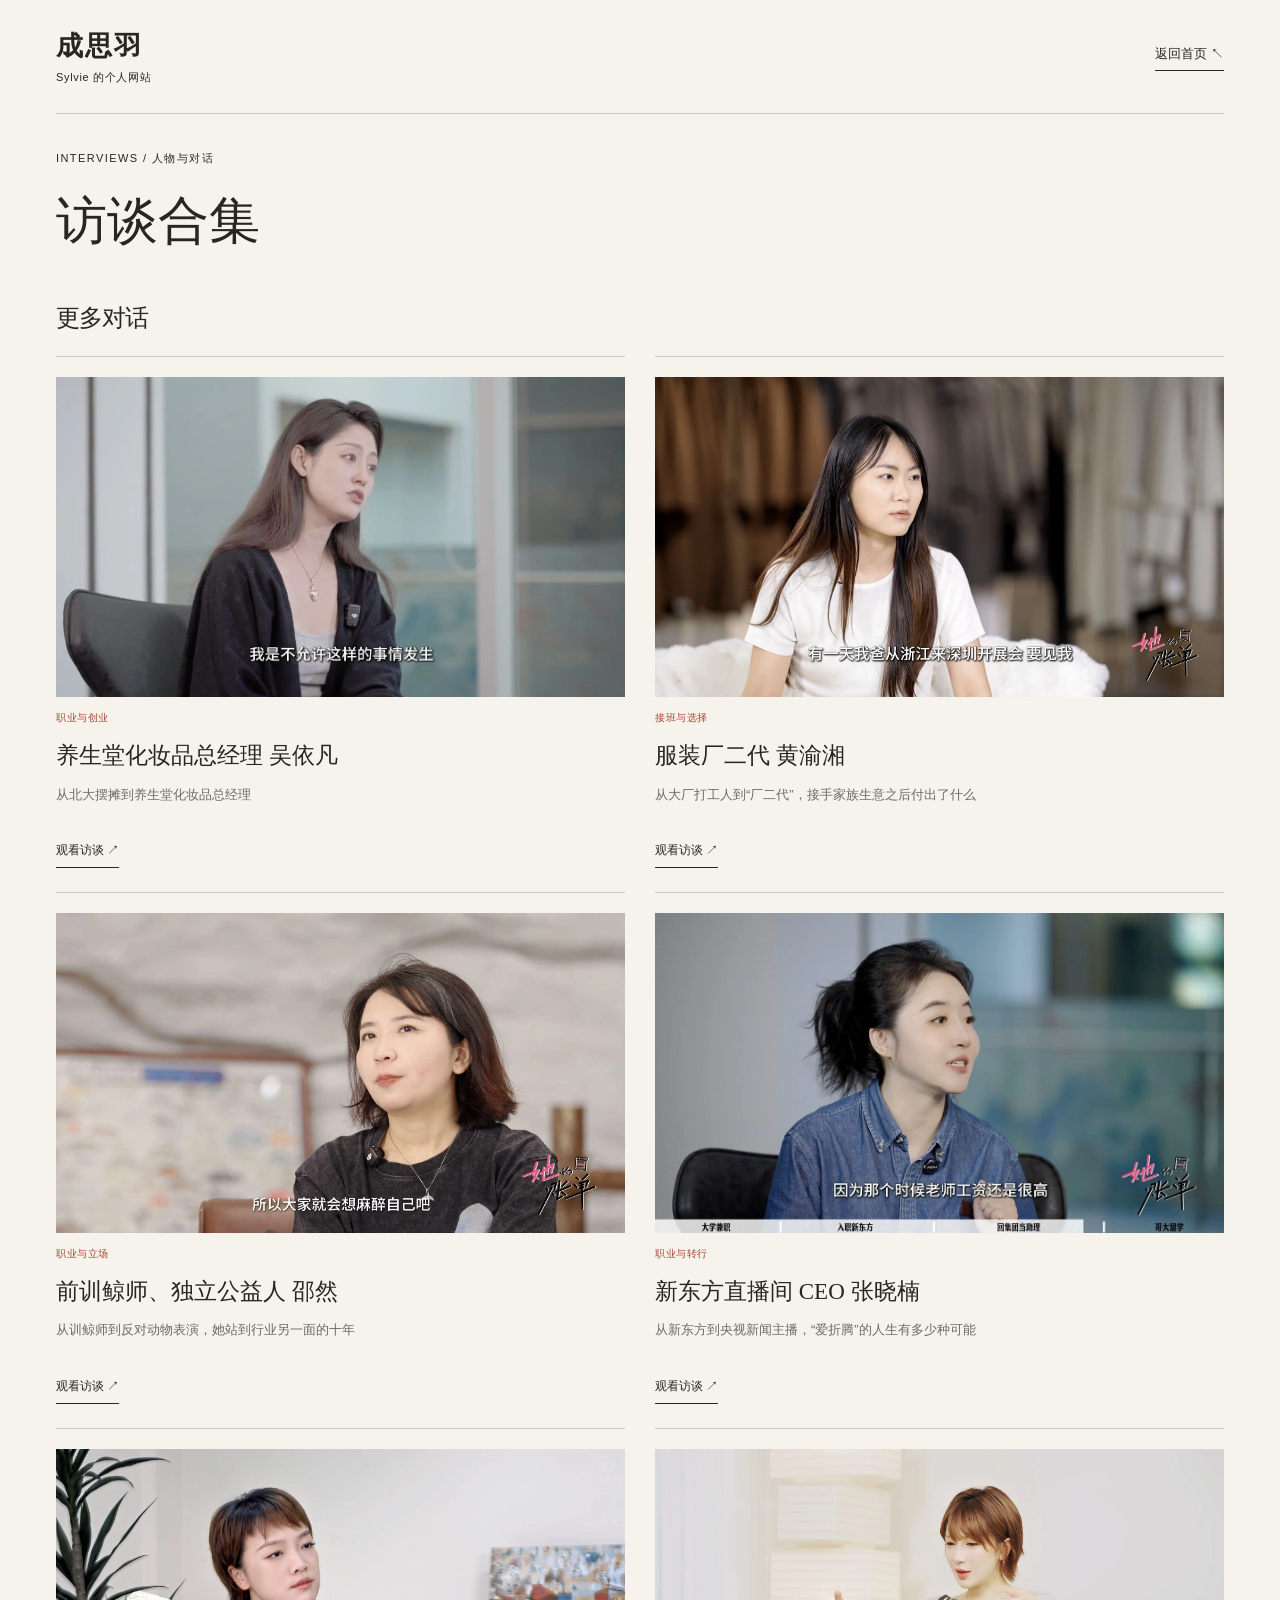
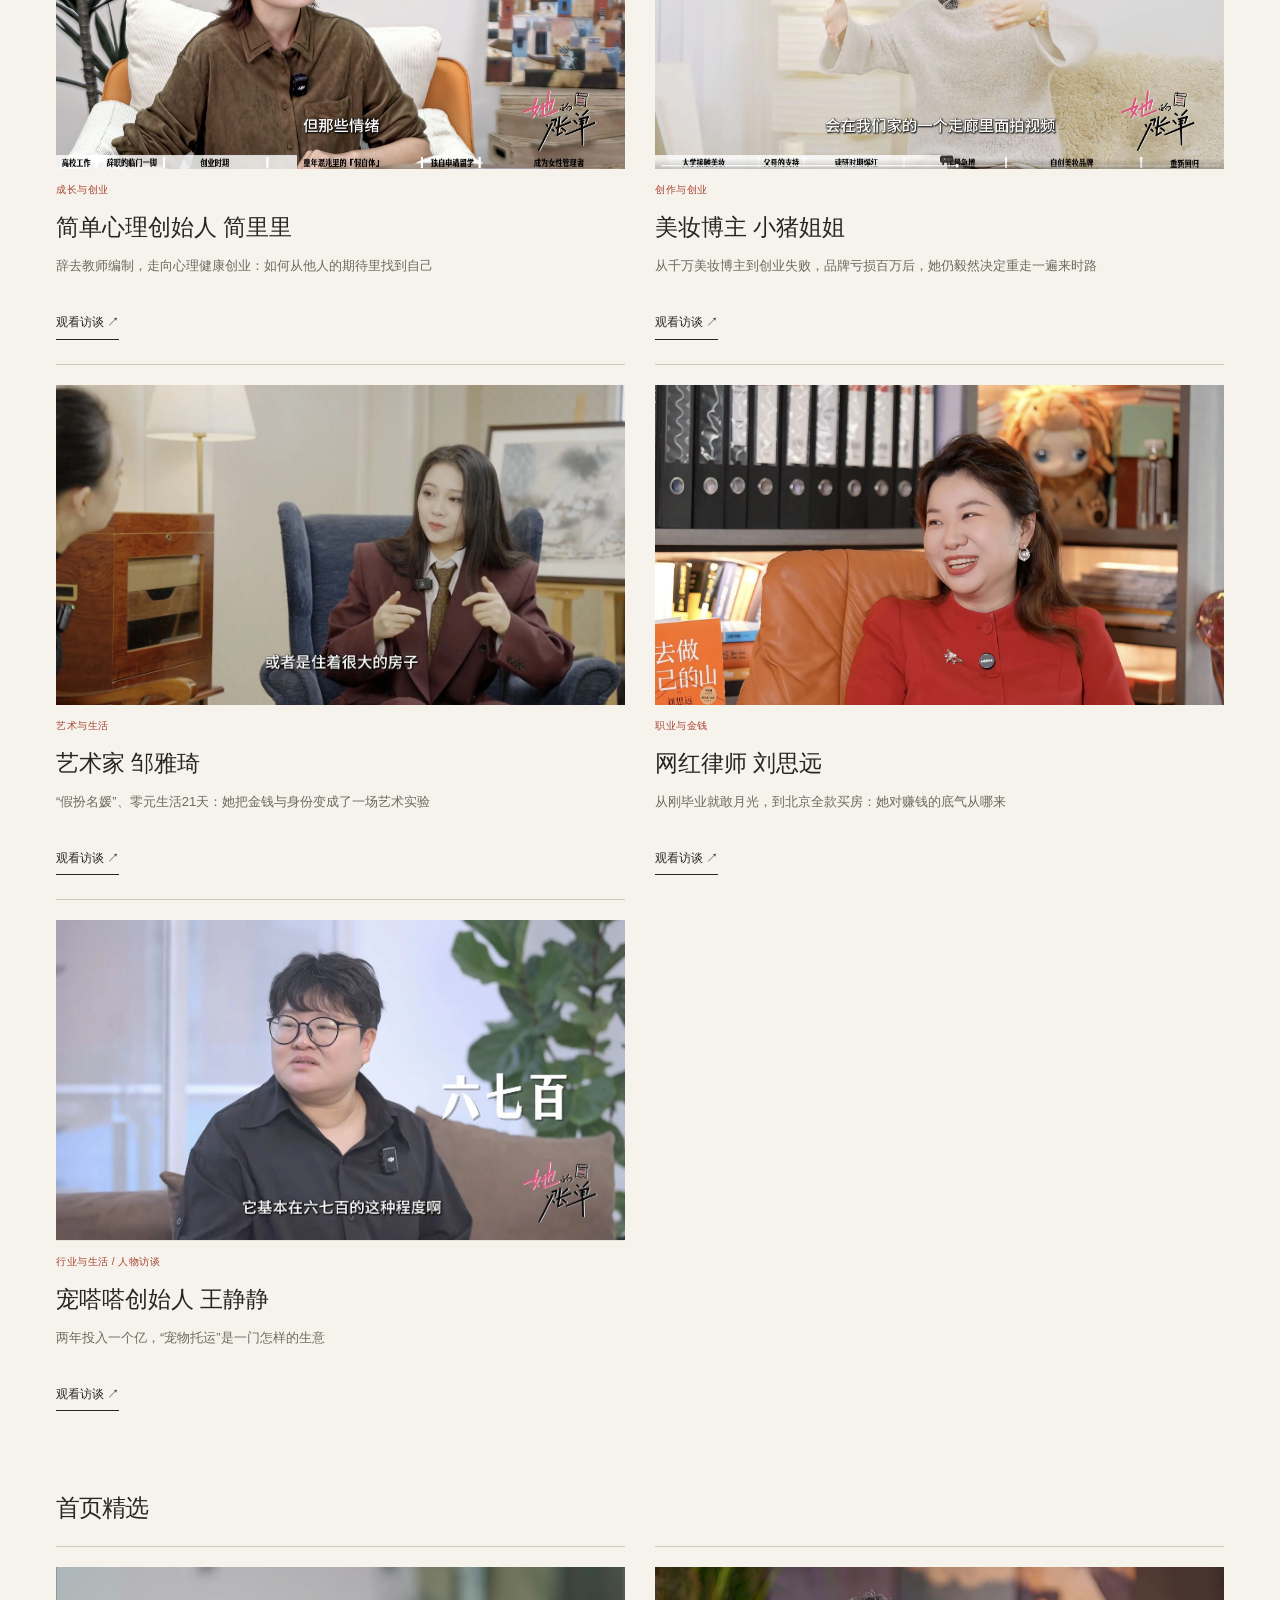
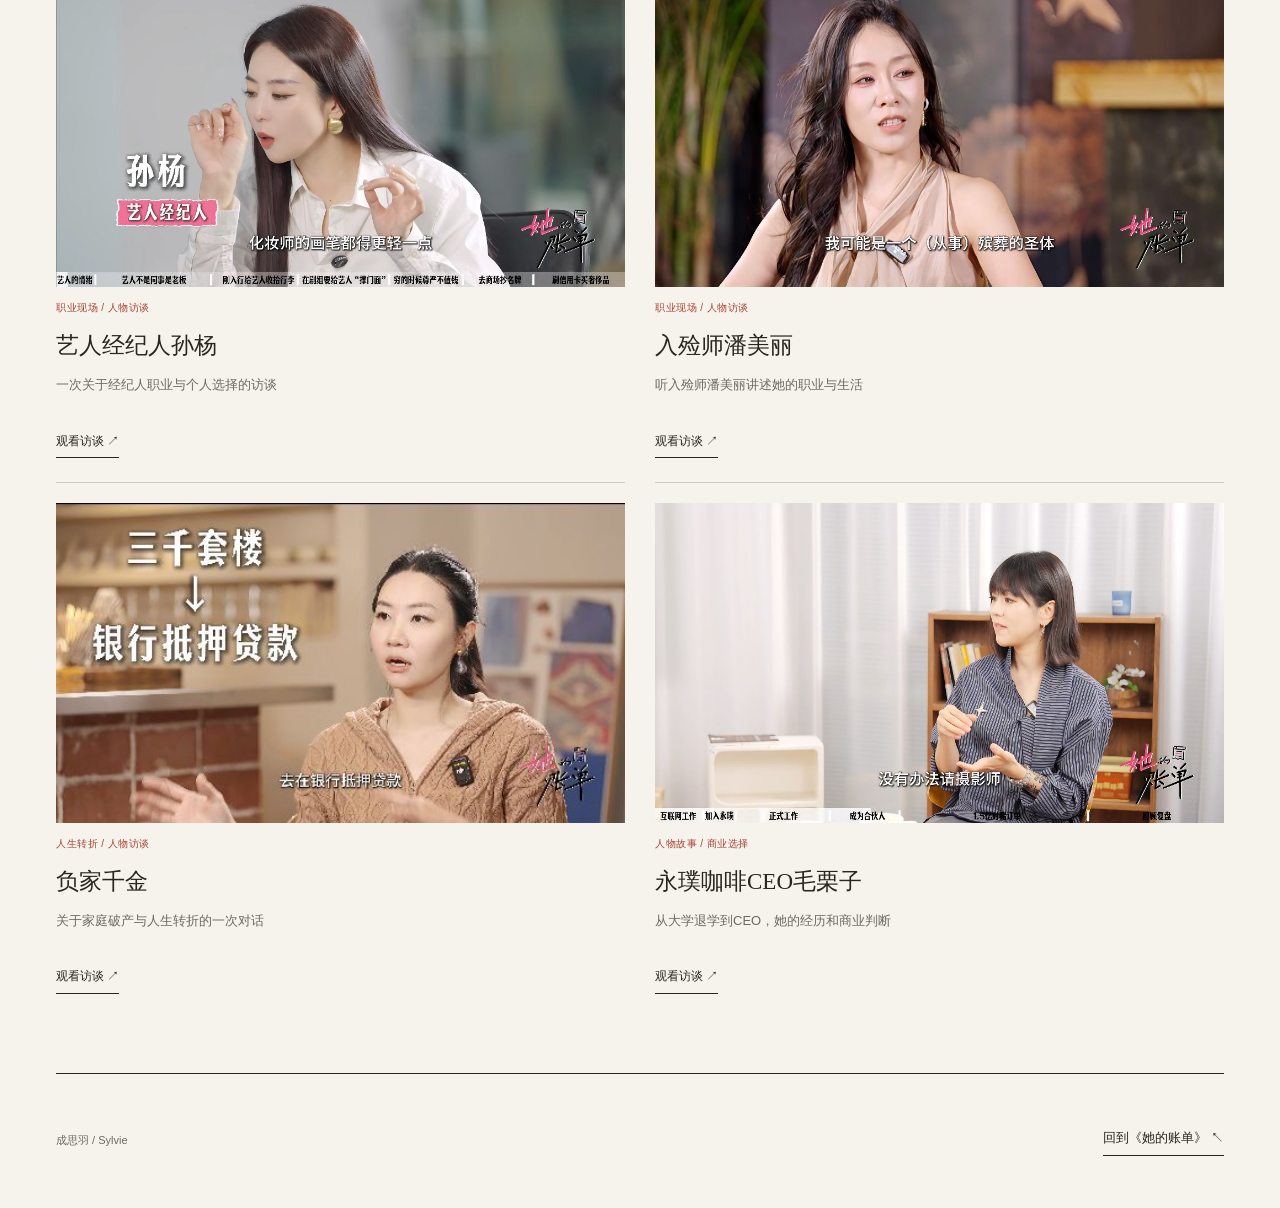
==== commit c85eb3d4: "修复手机数据栏数字换行并更新样式缓存" ====
--- a/interviews.html
+++ b/interviews.html
@@ -1,5 +1,5 @@
 <!doctype html>
-<html lang="zh-CN"><head><meta charset="utf-8"><meta name="viewport" content="width=device-width,initial-scale=1"><title>访谈合集 · 成思羽 Sylvie</title><meta name="description" content="成思羽的人物访谈作品合集。"><link rel="icon" href="assets/favicon.svg" type="image/svg+xml"><link rel="stylesheet" href="styles.css"><script src="content.js" defer></script><script src="interviews.js" defer></script></head><body>
+<html lang="zh-CN"><head><meta charset="utf-8"><meta name="viewport" content="width=device-width,initial-scale=1"><title>访谈合集 · 成思羽 Sylvie</title><meta name="description" content="成思羽的人物访谈作品合集。"><link rel="icon" href="assets/favicon.svg" type="image/svg+xml"><link rel="stylesheet" href="styles.css?v=d253d537e57d"><script src="content.js" defer></script><script src="interviews.js" defer></script></head><body>
 <a class="skip-link" href="#archive-main">跳至正文</a>
 <header class="archive-header wrap"><a class="brand" href="index.html">成思羽<span>Sylvie 的个人网站</span></a><a class="text-link" href="index.html#bill">返回首页 ↖</a></header>
 <main id="archive-main" class="wrap"><div class="archive-intro"><p class="eyebrow">INTERVIEWS / 人物与对话</p><h1>访谈合集</h1></div><div id="archive-list" class="archive-collection" aria-label="访谈作品"></div></main>
--- a/styles.css
+++ b/styles.css
@@ -141,3 +141,12 @@
 .inspiration-video .inspiration-cover img{width:100%;height:100%;object-fit:contain}
 .inspiration-video .inspiration-note{max-width:650px;font-size:13px}
 @media(max-width:640px){.inspiration-video.inspiration-secondary{grid-template-columns:100px minmax(0,1fr);gap:15px}.inspiration-video.inspiration-secondary .inspiration-cover{width:100px;height:57px}.inspiration-video h3{font-size:20px}}
+
+/* Keep each metric intact in compact phone columns, including iOS font fallbacks. */
+.bill-highlights b{white-space:nowrap}
+@media(max-width:640px){
+  .bill-highlights>div{padding-inline:8px;min-width:0}
+  .bill-highlights b,.bill-highlights>div:last-child b{font-size:clamp(18px,4.8vw,24px);line-height:1.4}
+  .bill-highlights span{font-size:10px;line-height:1.7;overflow-wrap:anywhere}
+}
+@media(max-width:360px){.bill-highlights>div{padding-inline:6px}}
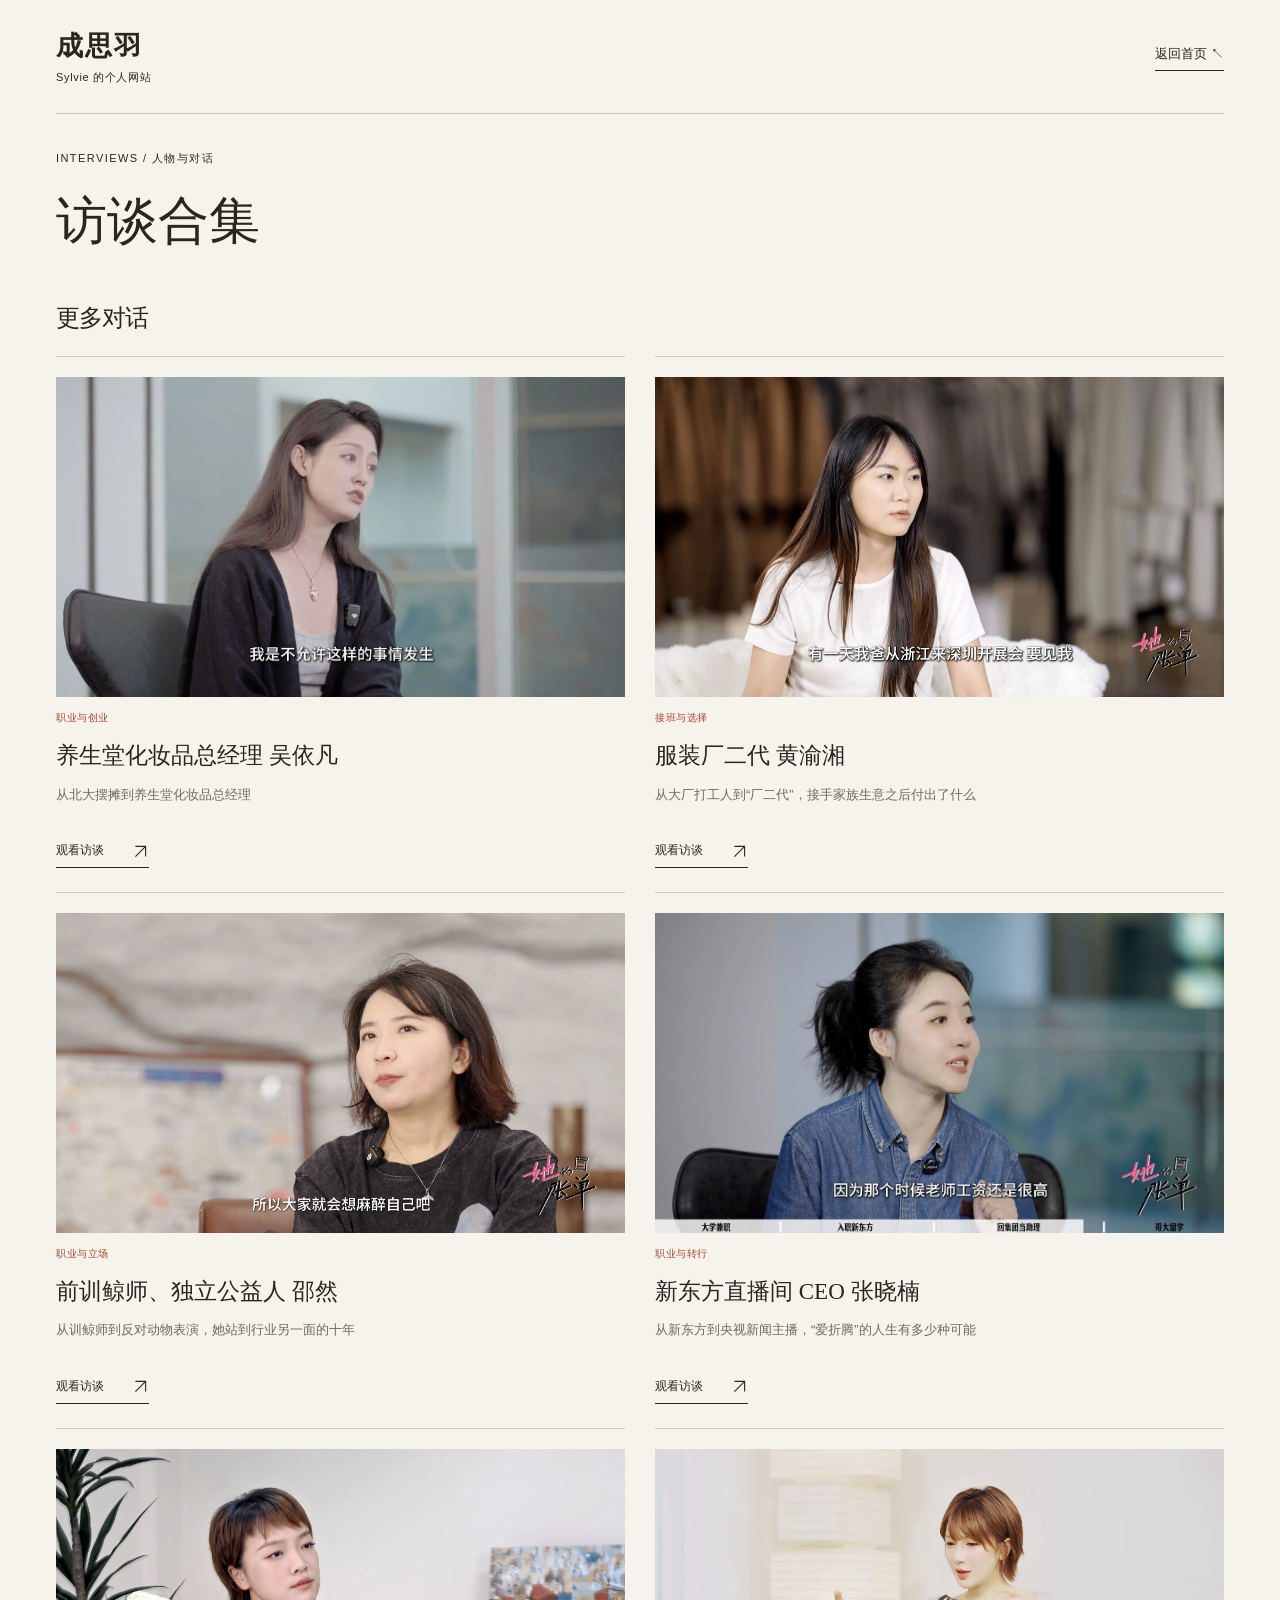
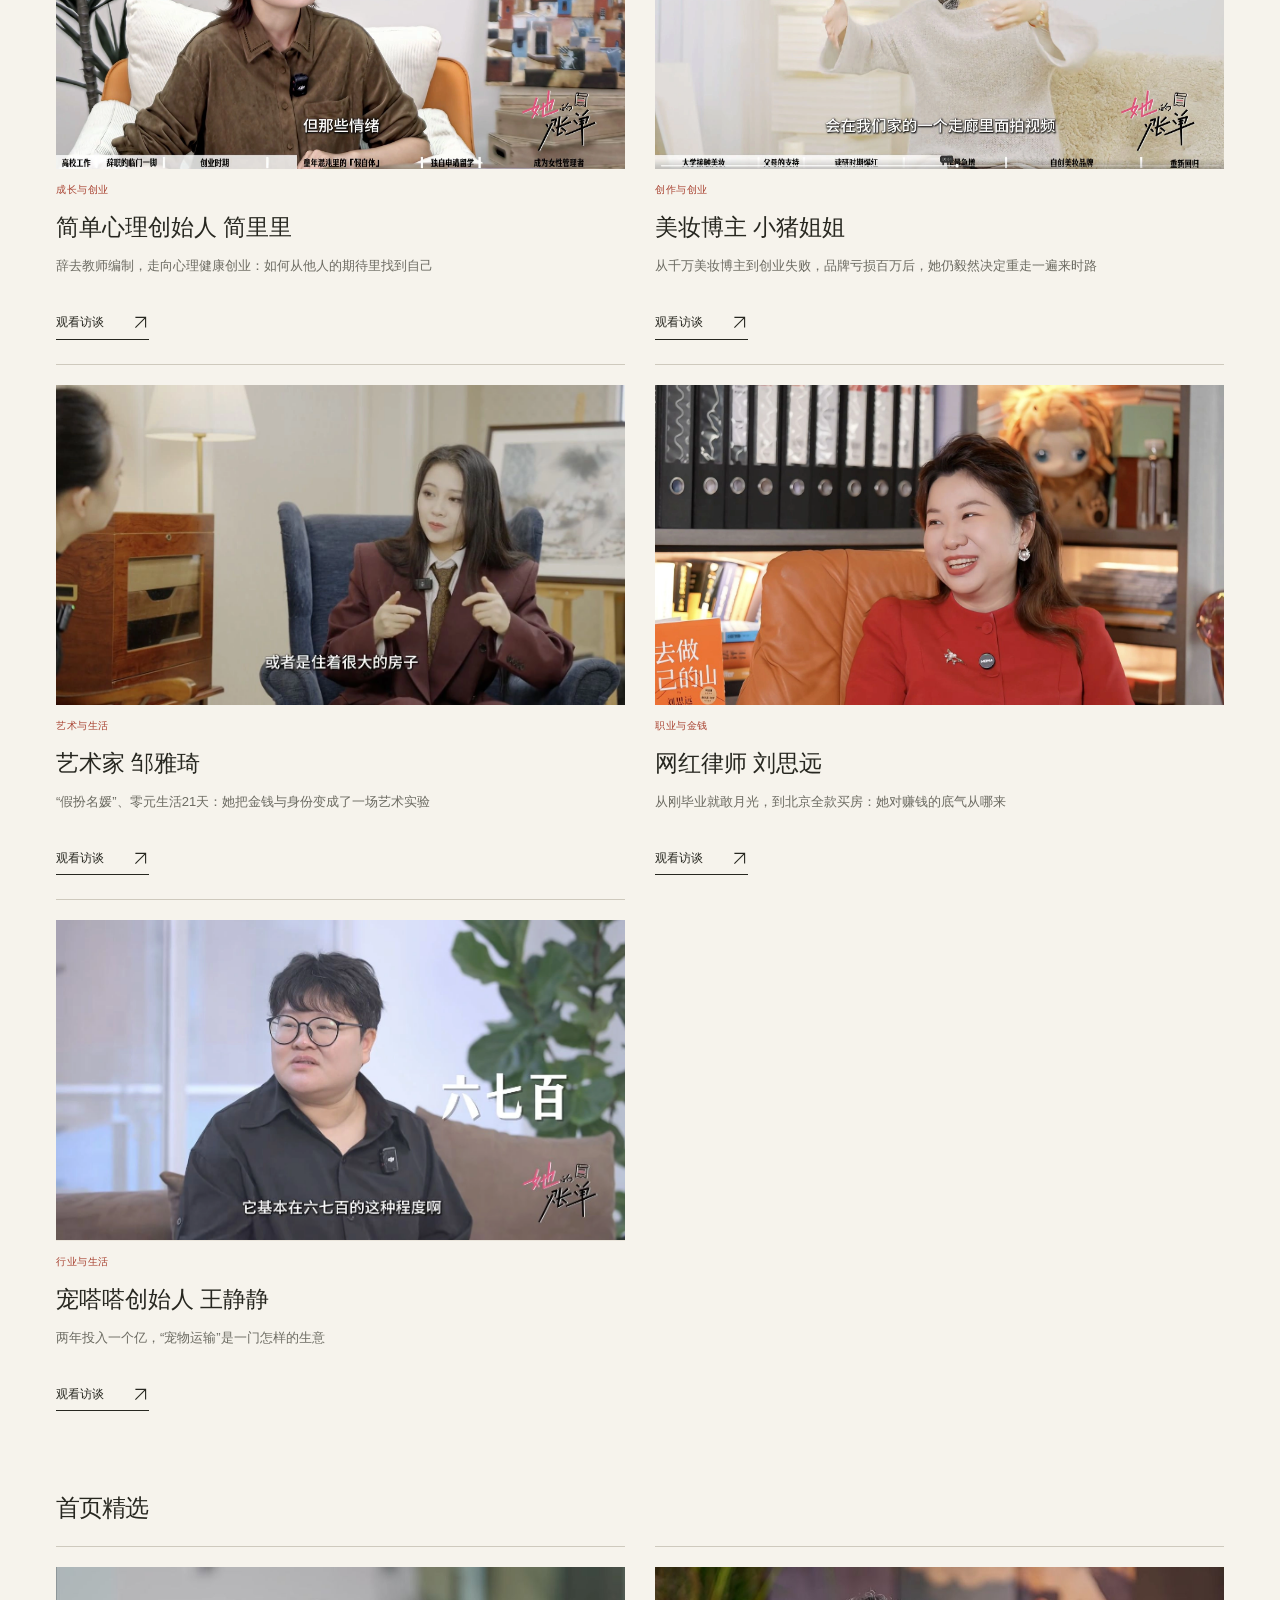
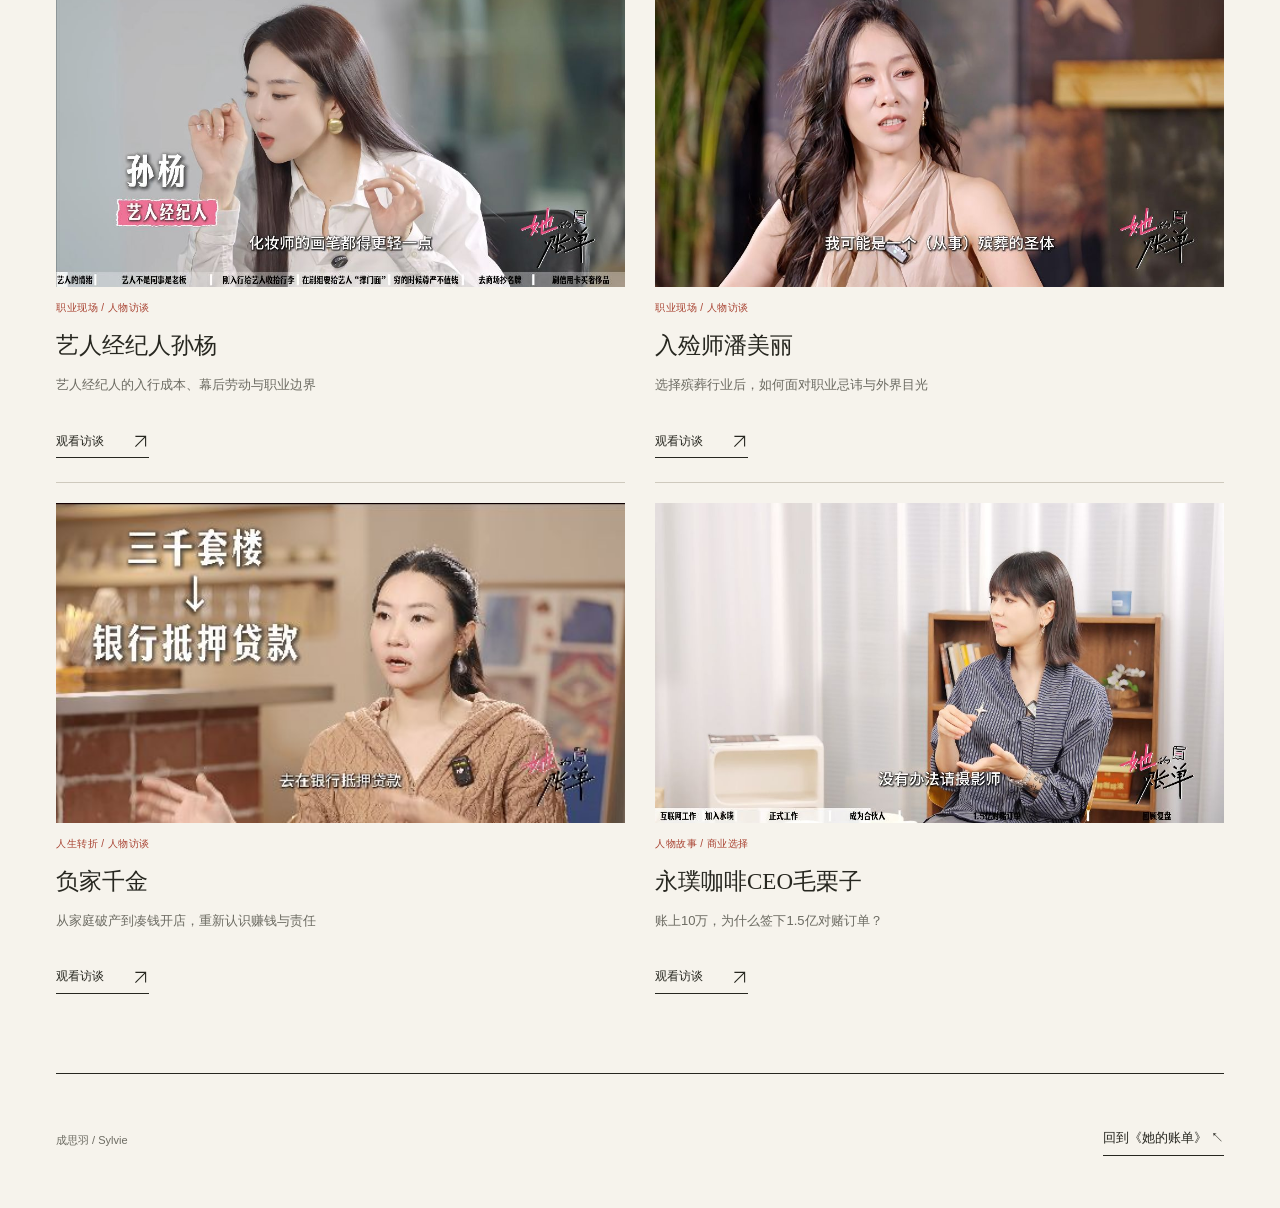
==== commit 25ad1a15: "发布已确认的 V3 个人作品集" ====
--- a/interviews.html
+++ b/interviews.html
@@ -1,5 +1,10 @@
 <!doctype html>
-<html lang="zh-CN"><head><meta charset="utf-8"><meta name="viewport" content="width=device-width,initial-scale=1"><title>访谈合集 · 成思羽 Sylvie</title><meta name="description" content="成思羽的人物访谈作品合集。"><link rel="icon" href="assets/favicon.svg" type="image/svg+xml"><link rel="stylesheet" href="styles.css?v=d253d537e57d"><script src="content.js" defer></script><script src="interviews.js" defer></script></head><body>
+<html lang="zh-CN"><head><meta charset="utf-8"><meta name="viewport" content="width=device-width,initial-scale=1"><title>访谈合集 · 成思羽 Sylvie</title><meta name="description" content="成思羽的人物访谈作品合集。"><link rel="icon" href="assets/favicon.svg" type="image/svg+xml"><link rel="stylesheet" href="styles.css?v=d253d537e57d"><link rel="stylesheet" href="styles-v2.css?v=76513c8b6586"><script src="content.js" defer></script><script src="interviews.js" defer></script><link rel="canonical" href="https://siyur-create.github.io/interviews.html">
+  <meta property="og:type" content="website"><meta property="og:locale" content="zh_CN"><meta property="og:site_name" content="成思羽 Sylvie 的个人网站">
+  <meta property="og:title" content="访谈合集 · 成思羽 Sylvie"><meta property="og:description" content="成思羽在虎嗅主理的原创访谈栏目《她的账单》及代表作品。"><meta property="og:url" content="https://siyur-create.github.io/interviews.html">
+  <meta property="og:image" content="https://siyur-create.github.io/assets/interview-huang-yuxiang.jpg"><meta property="og:image:width" content="1707"><meta property="og:image:height" content="1280"><meta property="og:image:alt" content="成思羽与嘉宾黄渝湘的真实访谈现场">
+  <meta name="twitter:card" content="summary_large_image">
+</head><body>
 <a class="skip-link" href="#archive-main">跳至正文</a>
 <header class="archive-header wrap"><a class="brand" href="index.html">成思羽<span>Sylvie 的个人网站</span></a><a class="text-link" href="index.html#bill">返回首页 ↖</a></header>
 <main id="archive-main" class="wrap"><div class="archive-intro"><p class="eyebrow">INTERVIEWS / 人物与对话</p><h1>访谈合集</h1></div><div id="archive-list" class="archive-collection" aria-label="访谈作品"></div></main>
--- a/styles-v2.css
+++ b/styles-v2.css
@@ -0,0 +1,278 @@
+/* Confirmed V2 structure and intro; existing work and personal styles stay in styles.css. */
+.site-v2 .hero .intro {
+  max-width: 470px;
+  font-size: 17px;
+  color: var(--ink);
+}
+.hero-secondary {
+  max-width: 450px;
+  margin-top: 16px;
+  font-size: 15px;
+  line-height: 1.9;
+  color: var(--muted);
+}
+.hero-actions {
+  display: flex;
+  flex-wrap: wrap;
+  align-items: center;
+  gap: 28px;
+  margin-top: 28px;
+}
+.site-v2 .hero-actions .text-link { margin-top: 0; }
+.hero-actions .hero-cta {
+  display: inline-flex;
+  align-items: center;
+  justify-content: space-between;
+  width: 160px;
+  min-height: 48px;
+  padding: 11px 18px;
+  border: 1px solid var(--red);
+  color: var(--red);
+  font-size: 14px;
+  line-height: 1.8;
+}
+.hero-actions .hero-cta:hover { background: var(--red); color: var(--paper); }
+.site-v2 .bill-highlights b,
+.site-v2 .bill-highlights > div:last-child b,
+.site-v2 .career-results b {
+  font-family: 'Times New Roman', var(--serif);
+  font-variant-numeric: lining-nums tabular-nums;
+  font-feature-settings: 'lnum' 1, 'tnum' 1;
+}
+.solid-link {
+  display: inline-flex;
+  align-items: center;
+  gap: 36px;
+  padding: 12px 20px;
+  background: var(--red);
+  color: var(--paper);
+  font-size: 14px;
+  line-height: 1.8;
+}
+.solid-link:hover { background: #843628; color: #fff; }
+.text-link svg { width: 17px; height: 17px; flex: none; }
+.education-summary { display: grid; grid-template-columns: 100px 1fr; align-items: center; gap: 25px; padding-block: 25px; border-bottom: 1px solid var(--line); }
+.education-summary > .eyebrow { color: var(--red); }
+.education-highlights { display: grid; grid-template-columns: repeat(3, minmax(0, 1fr)); gap: 25px; }
+.education-highlights strong { display: block; font: 22px/1.6 var(--serif); font-weight: 500; }
+.education-highlights span { font-size: 13px; color: var(--muted); }
+.career-section > .education-summary { margin-bottom: 22px; padding-top: 0; padding-bottom: 22px; }
+.career-section { border-block: 1px solid var(--line); padding-block: 28px; }
+.career-heading {
+  display: flex;
+  justify-content: space-between;
+  align-items: center;
+  gap: 20px;
+  margin-bottom: 12px;
+}
+.career-heading .eyebrow { color: var(--red); margin-bottom: 7px; }
+.career-heading h2 { font-size: 36px; }
+.career-heading > p { font: 25px/1.5 var(--serif); text-align: right; }
+.career-heading > p span {
+  display: block;
+  margin-top: 6px;
+  font: 12px/1.8 var(--sans);
+  color: var(--muted);
+}
+.career-row {
+  display: grid;
+  grid-template-columns: 145px 1fr;
+  gap: 24px;
+  padding-block: 15px;
+  border-top: 1px solid var(--line);
+}
+.career-date { padding-top: 8px; font-size: 12px; color: var(--red); }
+.career-content { max-width: 850px; min-width: 0; }
+.career-content h3 { margin-bottom: 5px; font: 24px/1.6 var(--serif); }
+.career-content h3 span {
+  display: inline-block;
+  margin-left: 20px;
+  font: 13px/1.8 var(--sans);
+  color: var(--muted);
+}
+.career-content > p { max-width: 760px; font-size: 14px; line-height: 1.9; }
+.career-results {
+  display: flex;
+  flex-wrap: wrap;
+  gap: 10px 35px;
+  margin: 10px 0 0;
+  font-size: 12px;
+  color: var(--muted);
+}
+.career-results b {
+  margin-left: 6px;
+  font: 26px/1.4 var(--serif);
+  color: var(--ink);
+  white-space: nowrap;
+}
+.career-note { margin-top: 10px; font-size: 11px; color: var(--muted); }
+.education { margin-top: 0; padding-top: 4px; border-top: 1px solid var(--line); font-size: 13px; }
+.education summary { width: fit-content; min-height: 44px; padding-block: 8px; cursor: pointer; color: var(--red); }
+.education summary:focus-visible { outline: 2px solid var(--red); outline-offset: 5px; }
+.education-grid { display: grid; grid-template-columns: repeat(3, 1fr); gap: 25px; margin: 20px 0; }
+.education-grid b { display: block; margin-bottom: 6px; font: 20px/1.7 var(--serif); }
+.album-open { display: block; width: 100%; height: auto; aspect-ratio: 5/4; border: 0; padding: 0; background: none; cursor: zoom-in; }
+.album-open img { width: 100%; height: 100%; object-fit: contain; }
+#photo-viewer-close, .photo-viewer-navigation button { min-height: 44px; min-width: 44px; }
+.build-details summary { min-height: 44px; padding-block: 8px; cursor: pointer; }
+summary:focus-visible { outline: 2px solid var(--red); outline-offset: 5px; }
+
+.case-main { max-width: 1120px; }
+.case-header .text-link { min-height: 44px; align-items: center; }
+.case-hero { padding: 55px 0 65px; }
+.case-hero .eyebrow { color: var(--red); }
+.case-hero h1 { margin: 24px 0; font: 500 clamp(38px, 5vw, 66px)/1.4 var(--serif); }
+.case-lead { margin-bottom: 16px; font: 26px/1.7 var(--serif); }
+.case-hero > p:not(.eyebrow) { max-width: 780px; }
+.case-hero > img {
+  height: auto;
+  max-height: 610px;
+  aspect-ratio: 1.85;
+  margin-top: 30px;
+  object-fit: cover;
+  object-position: 50% 52%;
+}
+.case-caption { margin-top: 10px; font-size: 12px; color: var(--muted); }
+.case-block { padding: 55px 0; border-top: 1px solid var(--line); }
+.case-block h2 { margin: 22px 0; font-size: clamp(30px, 3.3vw, 43px); }
+.case-metrics { display: grid; grid-template-columns: repeat(3, 1fr); gap: 20px; margin: 32px 0; }
+.case-metrics b { display: block; font: 40px/1.5 var(--serif); white-space: nowrap; }
+.case-metrics span { font-size: 13px; color: var(--muted); }
+.case-footnote { margin: 15px 0; font-size: 12px; line-height: 1.9; color: var(--muted); }
+.process-grid { display: grid; grid-template-columns: repeat(3, 1fr); gap: 30px; margin-top: 30px; }
+.process-grid article { padding-top: 12px; border-top: 1px solid var(--red); }
+.process-grid span { font: italic 22px Georgia, serif; color: var(--red); }
+.process-grid h3 { margin: 12px 0; font: 22px/1.6 var(--serif); }
+.process-grid p { font-size: 14px; }
+.case-work-grid { display: grid; grid-template-columns: repeat(2, 1fr); gap: 35px; margin: 25px 0; }
+.case-work-grid img { height: auto; aspect-ratio: 16/9; }
+.case-work-grid h3 { margin: 18px 0 10px; font: 23px/1.5 var(--serif); }
+.case-work-grid p { margin-bottom: 16px; font-size: 14px; }
+.case-work-grid .text-link { min-height: 44px; align-items: center; }
+.case-block > .solid-link { margin-top: 25px; }
+
+@media (max-width: 800px) {
+  .career-row { grid-template-columns: 140px 1fr; gap: 20px; }
+  .site-v2 .hero .intro { font-size: 16px; }
+  .hero-secondary { font-size: 14px; }
+  .hero-actions { gap: 20px; }
+}
+@media (max-width: 640px) {
+  .site-v2 .hero { padding-top: 28px; gap: 28px; }
+  .site-v2 .hero h1 { margin: 20px 0; font-size: 48px; }
+  .site-v2 .hero .intro { font-size: 16px; line-height: 1.85; }
+  .hero-secondary { font-size: 14px; line-height: 1.85; }
+  .hero-actions { gap: 22px; margin-top: 22px; }
+  .hero-actions .hero-cta { flex: 1; min-width: 0; max-width: 165px; }
+  .site-v2 .hero-note { margin-top: 20px; padding-top: 15px; }
+  .site-v2 .hero-image img { max-height: 400px; aspect-ratio: 1.05; object-position: 50% 33%; }
+  .site-v2 .menu-toggle { min-width: 64px; min-height: 44px; }
+  .education-summary { display: block; padding-block: 18px; }
+  .education-summary > .eyebrow { margin-bottom: 12px; }
+  .education-highlights { grid-template-columns: 1fr; gap: 10px; }
+  .education-highlights p { display: flex; justify-content: space-between; align-items: baseline; gap: 12px; }
+  .education-highlights strong { font-size: 18px; flex: none; }
+  .education-highlights span { font-size: 12px; text-align: right; }
+  .career-section { padding-block: 24px; }
+  .career-heading h2 { font-size: 32px; }
+  .career-heading { align-items: end; gap: 15px; }
+  .career-heading > p { flex: none; font-size: 22px; }
+  .career-heading > p span { font-size: 11px; }
+  .career-row { display: block; padding-block: 14px; }
+  .career-date { margin-bottom: 7px; padding: 0; }
+  .career-content h3 { font-size: 24px; }
+  .career-content h3 span { display: block; margin: 5px 0 0; font-size: 13px; }
+  .career-results { display: grid; gap: 8px; }
+  .career-results b { font-size: 25px; }
+  .site-v2 .work-description { font-size: 13px; line-height: 1.8; }
+  .site-v2 .work-info .text-link { min-height: 35px; align-items: center; font-size: 12px; }
+  #shorts .short-subtitle { font-size: 13px; line-height: 1.8; }
+  #shorts .short-info .metric-line { font-size: 12px; white-space: normal; }
+  #shorts .short-info .text-link { min-height: 44px; font-size: 14px; gap: 15px; }
+  .site-v2 .shorts-making > p:not(.eyebrow) { font-size: 14px; line-height: 1.9; }
+  .education-grid { grid-template-columns: 1fr; gap: 20px; }
+  .case-hero { padding: 35px 0; }
+  .case-hero h1 { font-size: 36px; }
+  .case-hero h1 .accent { font-size: clamp(24px, 7vw, 30px); letter-spacing: -.04em; white-space: nowrap; }
+  .case-lead { font-size: 23px; }
+  .case-hero > p { font-size: 14px; }
+  .case-hero > img { aspect-ratio: 1.3; }
+  .case-block { padding: 35px 0; }
+  .case-block h2 { font-size: 29px; }
+  .case-metrics { gap: 12px; }
+  .case-metrics b { font-size: clamp(20px, 5.2vw, 27px); }
+  .case-metrics span { font-size: 11px; }
+  .process-grid, .case-work-grid { grid-template-columns: 1fr; gap: 24px; }
+  .process-grid h3 { font-size: 23px; }
+}
+@media (prefers-reduced-motion: reduce) {
+  html { scroll-behavior: auto; }
+}
+
+/* Two reading routes, with the same content and anchor destinations. */
+.nav-group { position: relative; }
+.nav-group > summary { cursor: pointer; list-style: none; padding: 12px 0; font-size: 13px; }
+.nav-group > summary::-webkit-details-marker { display: none; }
+.nav-group > summary::after { content: '＋'; margin-left: 10px; color: var(--red); }
+.nav-group[open] > summary::after { content: '−'; }
+.nav-group-links { position: absolute; right: 0; top: 100%; min-width: 180px; padding: 12px 20px; background: var(--paper); border: 1px solid var(--line); z-index: 20; box-shadow: 0 8px 20px #00000008; }
+.nav-group-links a { display: block; padding: 10px 0; white-space: nowrap; }
+.nav-group > summary:focus-visible { outline: 2px solid var(--red); outline-offset: 4px; }
+@media(max-width:640px) {
+  .nav-group + .nav-group { border-top: 1px solid var(--line); }
+  .nav-group > summary { padding: 14px 0; }
+  .nav-group-links { position: static; border: 0; border-left: 1px solid var(--line); margin: 0 0 12px 4px; padding: 0 0 0 16px; box-shadow: none; }
+}
+
+/* Feedback: stronger entry points and education below the section title. */
+.hero-actions .hero-cta { background: var(--red); color: var(--paper); }
+.hero-actions .hero-cta:hover { background: #873728; border-color: #873728; }
+.masthead #navigation { gap: 16px; }
+.nav-group > summary { border: 1px solid var(--red); color: var(--red); padding: 10px 16px; font-size: 15px; font-weight: 500; }
+.nav-group > summary:hover, .nav-group[open] > summary { background: var(--red); color: var(--paper); }
+.nav-group > summary::after { color: inherit; }
+.career-section > .education-summary { margin-bottom: 0; padding-block: 22px; border-top: 1px solid var(--line); }
+.career-employer { display: flex; justify-content: space-between; align-items: center; gap: 16px; padding-block: 18px 12px; }
+.career-employer h3 { font: 25px/1.5 var(--serif); }
+.career-employer > span { font-size: 12px; color: var(--muted); }
+@media(max-width:640px) {
+  .nav-group > summary { padding: 12px 14px; }
+  .nav-group + .nav-group { border-top: 0; margin-top: 10px; }
+  .nav-group-links { margin-top: 12px; }
+  .career-heading h2 { font-size: clamp(27px, 7.6vw, 32px); }
+  .career-section > .education-summary { padding-block: 18px; }
+}
+
+/* V3: targeted content and contact additions. */
+.nav-contact { padding: 10px 16px; font-size: 15px; color: var(--red); white-space: nowrap; }
+.career-context { margin-top: 9px; color: var(--muted); font-size: 12px !important; }
+.career-section > .education-summary { margin-top: 8px; }
+.short-focus { margin-top: 8px; font-size: 12px; color: var(--muted); line-height: 1.8; }
+.build-release { font-size: 12px; color: var(--muted); margin-top: 12px; }
+.contact-section { border-top: 1px solid var(--line); }
+.contact-section h2 { margin-bottom: 18px; }
+.contact-section > p { color: var(--muted); font-size: 14px; }
+.contact-email { display: inline-flex; align-items: center; gap: 28px; margin-block: 20px 10px; padding-bottom: 7px; border-bottom: 1px solid var(--red); font: 28px/1.5 var(--serif); color: var(--red); }
+.contact-resume { margin-top: 10px; }
+html.photo-modal-open { overflow: hidden; }
+@media(max-width:640px) { .nav-contact { margin-top: 12px; padding: 12px 14px; border: 1px solid var(--red); } .contact-email { font-size: 24px; } }
+
+.contact-resume { display: flex; flex-wrap: wrap; gap: 18px 28px; }
+
+/* V3 review: aligned navigation and minimal contact. */
+.masthead .nav-contact { display: inline-flex; align-items: center; gap: 10px; border: 1px solid var(--red); padding: 10px 16px; font-size: 15px; font-weight: 500; line-height: inherit; }
+.masthead .nav-contact:hover { background: var(--red); color: var(--paper); }
+.masthead .nav-contact::after { display: none; }
+@media(max-width:640px) { .masthead .nav-contact { padding: 12px 14px; } }
+
+.daily-card-copy .daily-summary { margin: 0 0 12px; font-size: 13px; line-height: 1.95; color: var(--muted); }
+
+.contact-section h2 { font-size: 32px; }
+@media(max-width:640px) { .contact-section h2 { font-size: 28px; } }
+
+/* Compact contact, preserving its anchor and semantic section. */
+.contact-section { display: grid; grid-template-columns: auto 1fr; align-items: center; column-gap: 36px; row-gap: 10px; padding-block: 30px; }
+.contact-section .section-heading { grid-column: 1 / -1; margin-bottom: 0; }
+.contact-section h2 { margin: 0; }
+.contact-section .contact-email { justify-self: start; margin: 0; font-size: 25px; }
+@media(max-width:640px) { .contact-section { display: block; padding-block: 24px; } .contact-section .section-heading { margin-bottom: 10px; } .contact-section h2 { margin-bottom: 12px; } .contact-section .contact-email { font-size: 23px; } }
